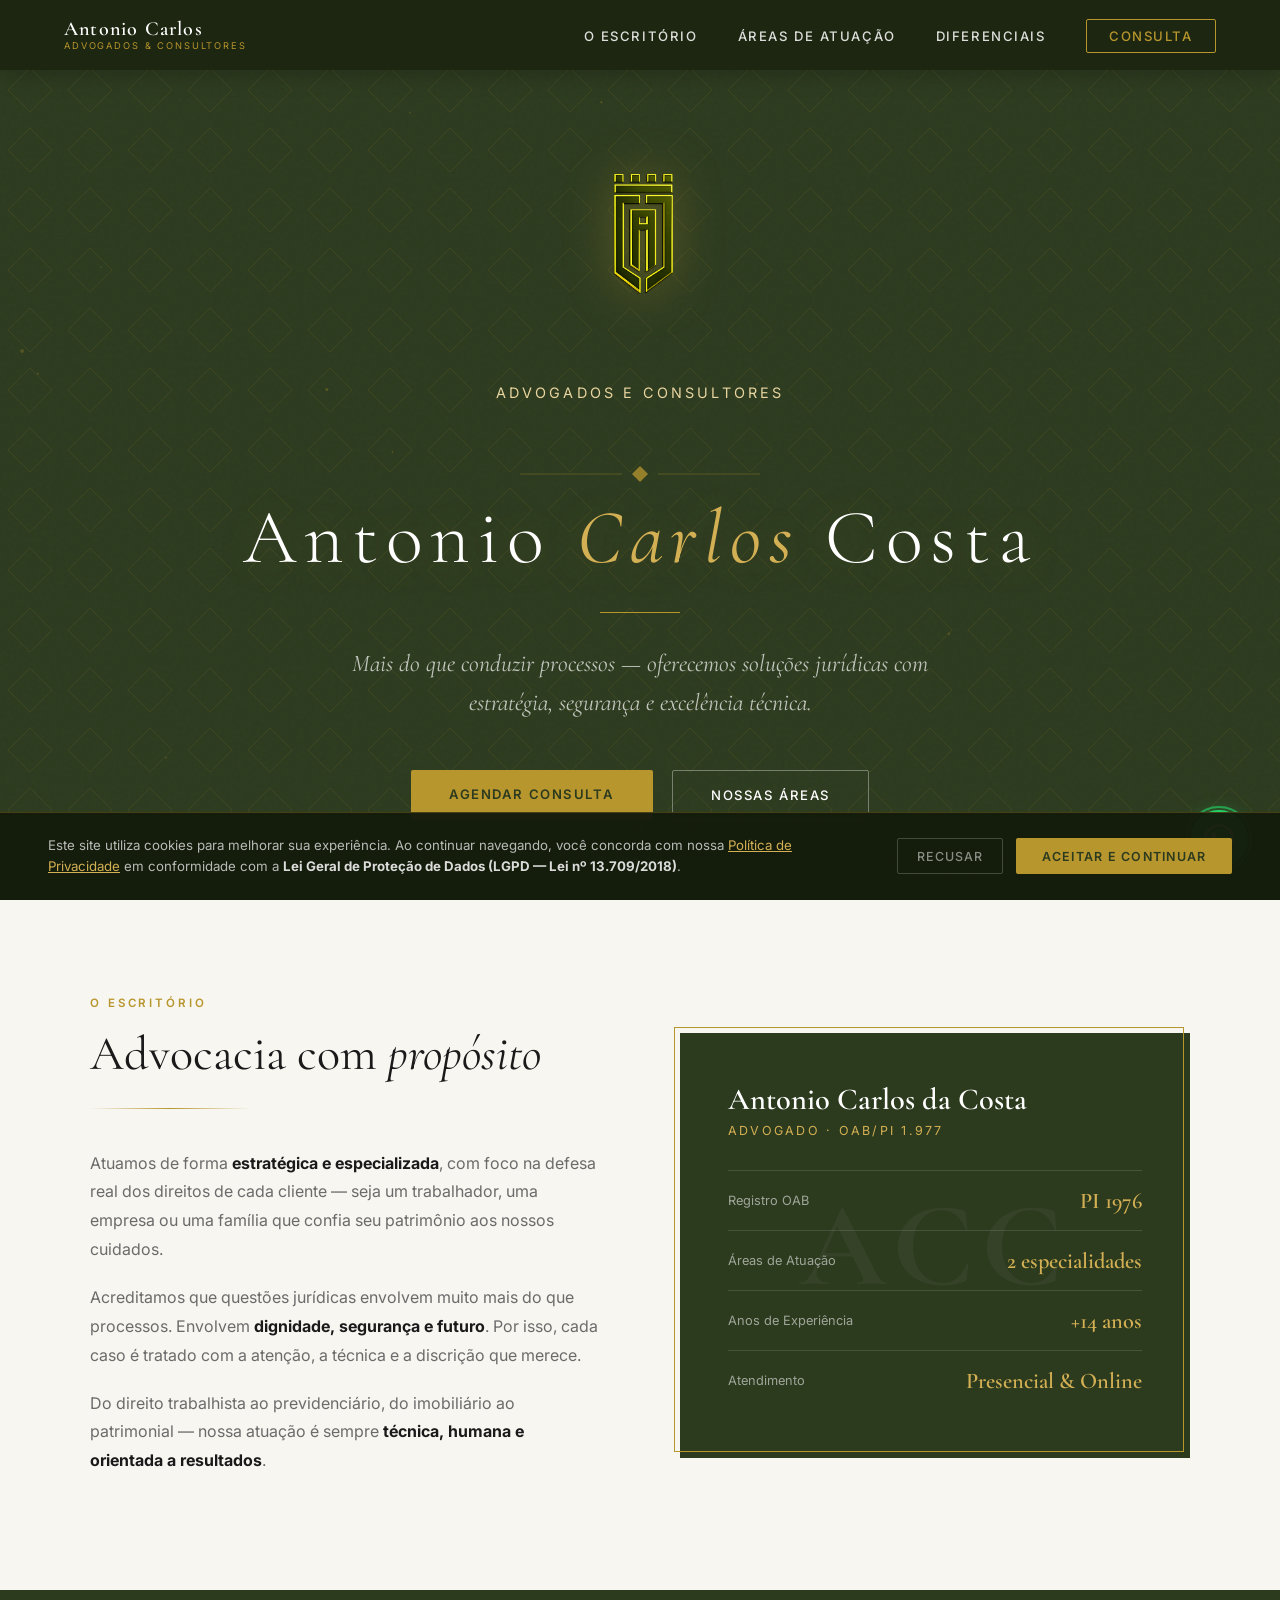
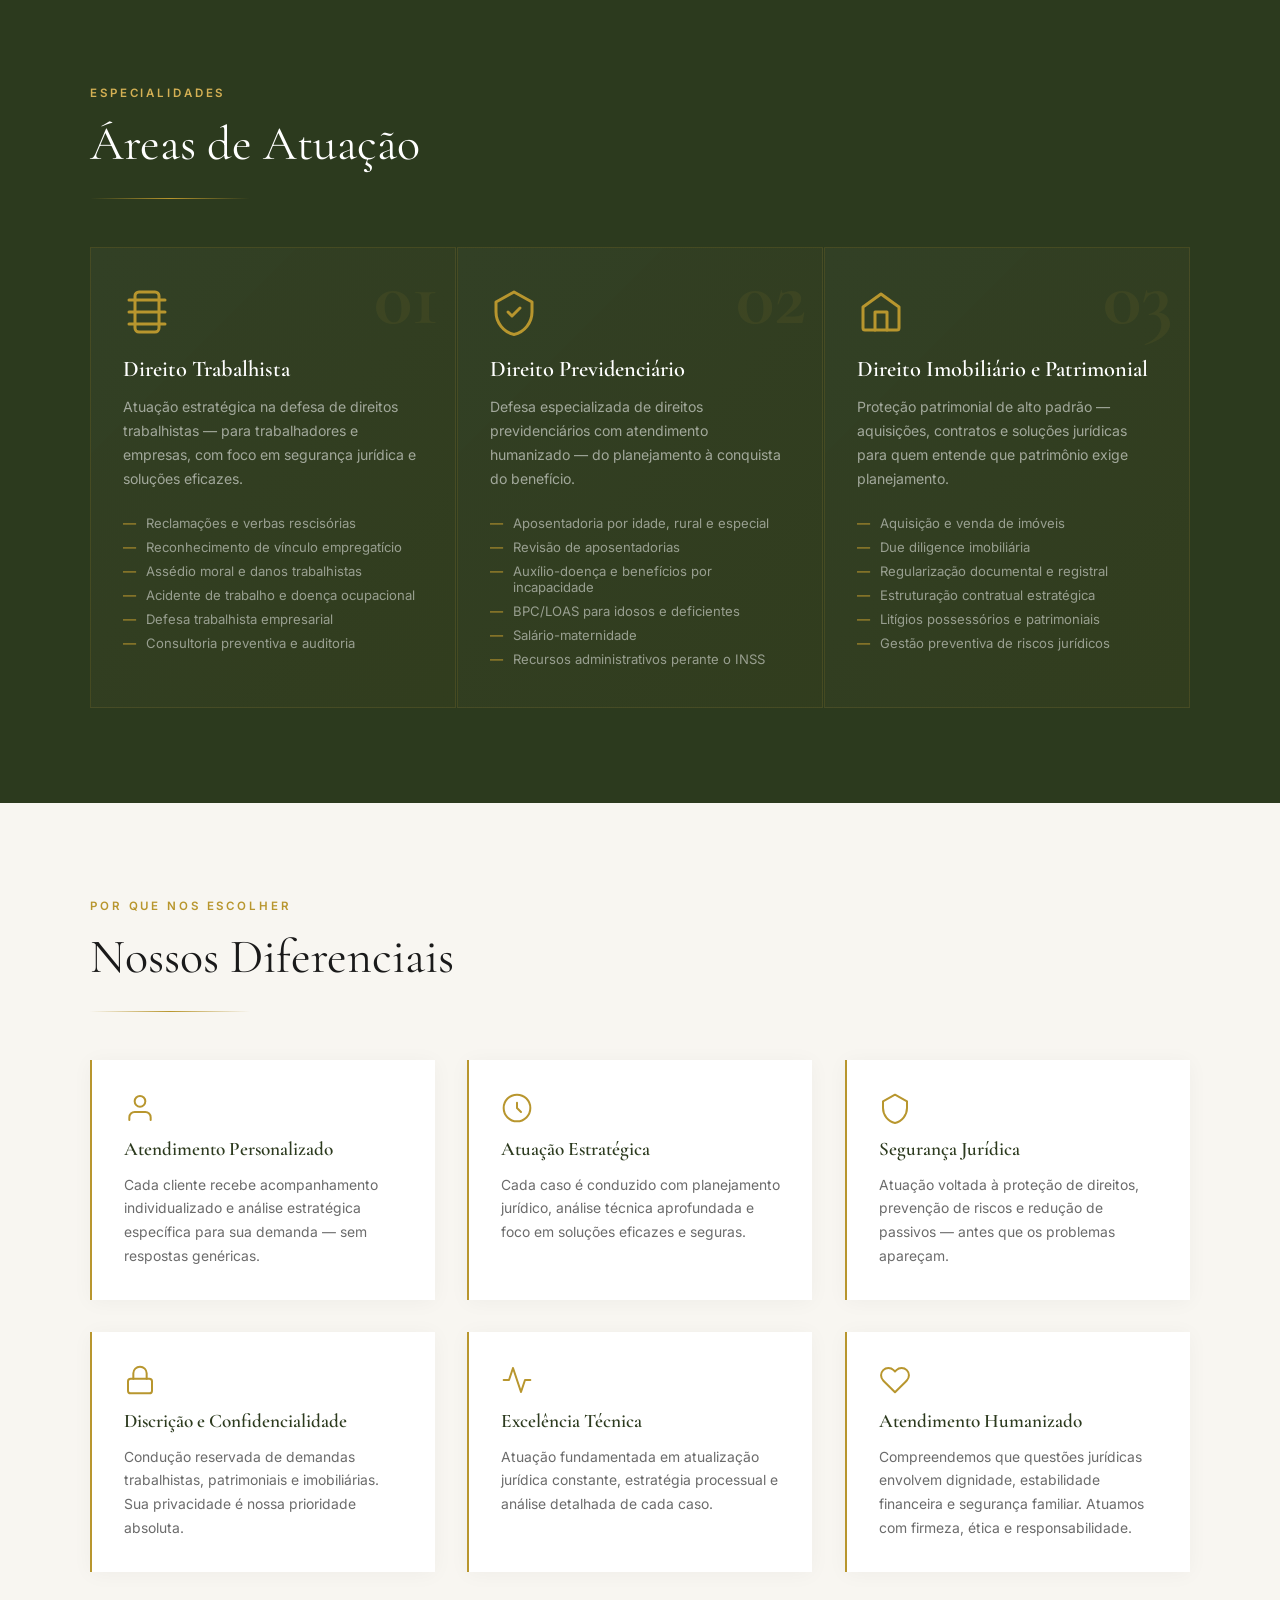
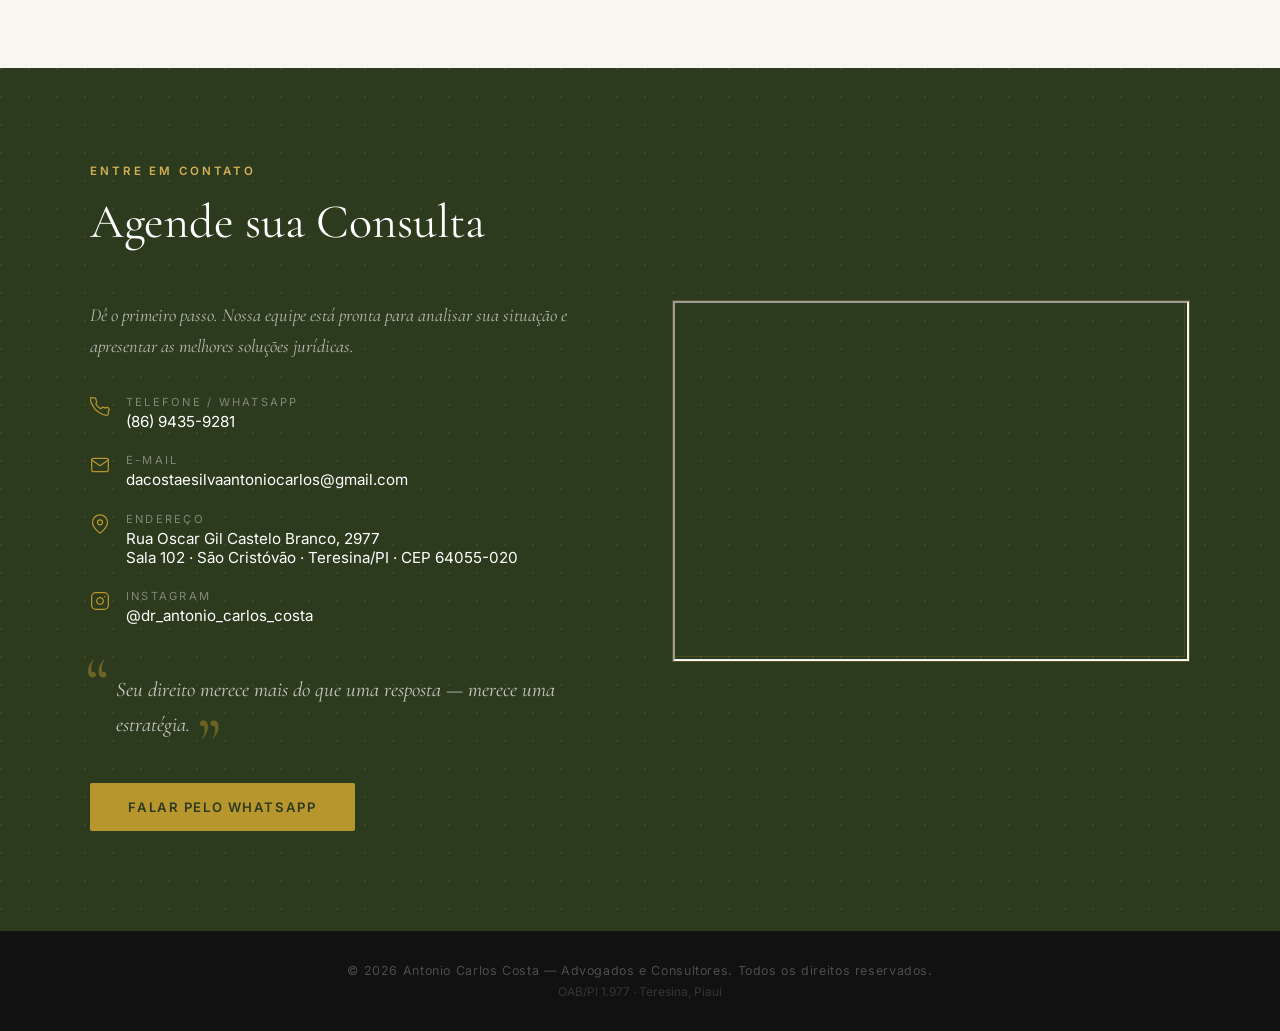
==== index.html @ 6a19ce2f "Primeira versão do site Antonio Carlos Costa" ====
<!DOCTYPE html>
<html lang="pt-BR">
<head>
<meta charset="UTF-8">
<meta name="viewport" content="width=device-width, initial-scale=1.0">
<title>Antonio Carlos Costa — Advogados e Consultores</title>

<!-- SEO básico -->
<meta name="description" content="Antonio Carlos da Costa — Advogado OAB/PI 1.977. Especialista em Direito Trabalhista, Previdenciário e Imobiliário. Atendimento presencial e online em Teresina, Piauí.">
<meta name="keywords" content="advogado Teresina, direito trabalhista Piauí, direito previdenciário Teresina, advogado imobiliário Teresina, OAB PI, Antonio Carlos Costa advogado">
<meta name="author" content="Antonio Carlos da Costa">
<meta name="robots" content="index, follow">

<!-- Open Graph (WhatsApp, Facebook, LinkedIn) -->
<meta property="og:type" content="website">
<meta property="og:title" content="Antonio Carlos Costa — Advogados e Consultores">
<meta property="og:description" content="Advocacia estratégica e especializada em Teresina/PI. Direito Trabalhista, Previdenciário e Imobiliário. OAB/PI 1.977.">
<meta property="og:image" content="logo-transparente.png">
<meta property="og:image:width" content="1024">
<meta property="og:image:height" content="1536">
<meta property="og:locale" content="pt_BR">
<meta property="og:site_name" content="Antonio Carlos Costa — Advogados e Consultores">

<!-- Twitter Card -->
<meta name="twitter:card" content="summary">
<meta name="twitter:title" content="Antonio Carlos Costa — Advogados e Consultores">
<meta name="twitter:description" content="Advocacia estratégica em Teresina/PI. Direito Trabalhista, Previdenciário e Imobiliário.">
<meta name="twitter:image" content="logo-transparente.png">

<!-- Canonical -->
<link rel="canonical" href="https://antoniocarloscosta.vercel.app/">
<link rel="preconnect" href="https://fonts.googleapis.com">
<link href="https://fonts.googleapis.com/css2?family=Cormorant+Garamond:ital,wght@0,300;0,400;0,600;0,700;1,400;1,600&family=Inter:wght@300;400;500;600&display=swap" rel="stylesheet">
<link rel="icon" href="data:,">
<link rel="stylesheet" href="style.css">
</head>
<body>

<!-- NAV -->
<nav id="navbar">
  <div class="nav-brand">
    <span class="nav-brand-name">Antonio Carlos</span>
    <span class="nav-brand-sub">Advogados &amp; Consultores</span>
  </div>
  <ul class="nav-links">
    <li><a href="#sobre">O Escritório</a></li>
    <li><a href="#areas">Áreas de Atuação</a></li>
    <li><a href="#diferenciais">Diferenciais</a></li>
    <li><a href="#contato" class="nav-cta">Consulta</a></li>
  </ul>
  <button class="nav-hamburger" id="hamburger" aria-label="Menu">
    <span></span><span></span><span></span>
  </button>
</nav>

<!-- Mobile Drawer -->
<nav class="nav-drawer" id="drawer" aria-hidden="true">
  <a href="#sobre" class="drawer-link">O Escritório</a>
  <a href="#areas" class="drawer-link">Áreas de Atuação</a>
  <a href="#diferenciais" class="drawer-link">Diferenciais</a>
  <a href="#contato" class="drawer-cta drawer-link">Agendar Consulta</a>
</nav>

<!-- HERO -->
<section id="hero">
  <div class="hero-grain"></div>
  <canvas class="hero-particles" id="heroParticles"></canvas>
  <div class="hero-scanline" aria-hidden="true"></div>
  <img src="logo-transparente.png" alt="Logo" class="hero-logo">
  <div class="hero-sub">Advogados e Consultores</div>
  <div class="hero-ornament" aria-hidden="true">
    <svg viewBox="0 0 240 18" fill="none" xmlns="http://www.w3.org/2000/svg">
      <line x1="0" y1="9" x2="102" y2="9" stroke="#B8962E" stroke-width="0.6" stroke-opacity="0.55"/>
      <polygon points="120,1 128,9 120,17 112,9" fill="#B8962E" fill-opacity="0.75"/>
      <line x1="138" y1="9" x2="240" y2="9" stroke="#B8962E" stroke-width="0.6" stroke-opacity="0.55"/>
    </svg>
  </div>
  <h1 class="hero-title">Antonio <span>Carlos</span> Costa</h1>
  <div class="hero-divider"></div>
  <p class="hero-tagline">Mais do que conduzir processos — oferecemos soluções jurídicas com estratégia, segurança e excelência técnica.</p>
  <div class="hero-btns">
    <a href="#contato" class="btn-primary">Agendar Consulta</a>
    <a href="#areas" class="btn-ghost">Nossas Áreas</a>
  </div>
  <div class="hero-scroll">
    <div class="scroll-line"></div>
    <span>Saiba mais</span>
  </div>
</section>

<!-- SOBRE -->
<section id="sobre">
  <div class="container">
    <div class="sobre-grid">
      <div class="sobre-text reveal">
        <div class="section-eyebrow">O Escritório</div>
        <h2 class="section-title">Advocacia com <em style="font-family:'Cormorant Garamond',serif;font-style:italic">propósito</em></h2>
        <div class="gold-rule"></div>
        <p>Atuamos de forma <strong>estratégica e especializada</strong>, com foco na defesa real dos direitos de cada cliente — seja um trabalhador, uma empresa ou uma família que confia seu patrimônio aos nossos cuidados.</p>
        <p>Acreditamos que questões jurídicas envolvem muito mais do que processos. Envolvem <strong>dignidade, segurança e futuro</strong>. Por isso, cada caso é tratado com a atenção, a técnica e a discrição que merece.</p>
        <p>Do direito trabalhista ao previdenciário, do imobiliário ao patrimonial — nossa atuação é sempre <strong>técnica, humana e orientada a resultados</strong>.</p>
      </div>
      <div class="sobre-card reveal" id="sobre-card">
        <div class="sobre-nome">Antonio Carlos da Costa</div>
        <div class="sobre-oab">Advogado · OAB/PI 1.977</div>
        <div class="sobre-stat">
          <span class="sobre-stat-label">Registro OAB</span>
          <span class="sobre-stat-val">PI <span class="count-val" data-target="1977">0</span></span>
        </div>
        <div class="sobre-stat">
          <span class="sobre-stat-label">Áreas de Atuação</span>
          <span class="sobre-stat-val"><span class="count-val" data-target="3">0</span> especialidades</span>
        </div>
        <div class="sobre-stat">
          <span class="sobre-stat-label">Anos de Experiência</span>
          <span class="sobre-stat-val">+<span class="count-val" data-target="15">0</span> anos</span>
        </div>
        <div class="sobre-stat">
          <span class="sobre-stat-label">Atendimento</span>
          <span class="sobre-stat-val">Presencial &amp; Online</span>
        </div>
      </div>
    </div>
  </div>
</section>

<!-- ÁREAS -->
<section id="areas">
  <div class="container">
    <div class="reveal">
      <div class="section-eyebrow">Especialidades</div>
      <h2 class="section-title">Áreas de Atuação</h2>
      <div class="gold-rule"></div>
    </div>
    <div class="areas-grid">
      <div class="area-card reveal">
        <span class="area-ordinal" aria-hidden="true">01</span>
        <svg class="area-icon" viewBox="0 0 24 24" fill="none" stroke="currentColor" stroke-width="1.5" stroke-linecap="round" stroke-linejoin="round">
          <path d="M3 6h18M3 12h18M3 18h18"/><rect x="6" y="2" width="12" height="20" rx="2"/>
        </svg>
        <div class="area-titulo">Direito Trabalhista</div>
        <p class="area-desc">Atuação estratégica na defesa de direitos trabalhistas — para trabalhadores e empresas, com foco em segurança jurídica e soluções eficazes.</p>
        <ul class="area-items">
          <li>Reclamações e verbas rescisórias</li>
          <li>Reconhecimento de vínculo empregatício</li>
          <li>Assédio moral e danos trabalhistas</li>
          <li>Acidente de trabalho e doença ocupacional</li>
          <li>Defesa trabalhista empresarial</li>
          <li>Consultoria preventiva e auditoria</li>
        </ul>
      </div>
      <div class="area-card reveal">
        <span class="area-ordinal" aria-hidden="true">02</span>
        <svg class="area-icon" viewBox="0 0 24 24" fill="none" stroke="currentColor" stroke-width="1.5" stroke-linecap="round" stroke-linejoin="round">
          <path d="M12 2L3 7v5c0 5.25 3.75 10.15 9 11.25C17.25 22.15 21 17.25 21 12V7L12 2z"/>
          <polyline points="9 12 11 14 15 10"/>
        </svg>
        <div class="area-titulo">Direito Previdenciário</div>
        <p class="area-desc">Defesa especializada de direitos previdenciários com atendimento humanizado — do planejamento à conquista do benefício.</p>
        <ul class="area-items">
          <li>Aposentadoria por idade, rural e especial</li>
          <li>Revisão de aposentadorias</li>
          <li>Auxílio-doença e benefícios por incapacidade</li>
          <li>BPC/LOAS para idosos e deficientes</li>
          <li>Salário-maternidade</li>
          <li>Recursos administrativos perante o INSS</li>
        </ul>
      </div>
      <div class="area-card reveal">
        <span class="area-ordinal" aria-hidden="true">03</span>
        <svg class="area-icon" viewBox="0 0 24 24" fill="none" stroke="currentColor" stroke-width="1.5" stroke-linecap="round" stroke-linejoin="round">
          <path d="M3 9.5L12 3l9 6.5V20a1 1 0 01-1 1H4a1 1 0 01-1-1V9.5z"/>
          <path d="M9 21V12h6v9"/>
        </svg>
        <div class="area-titulo">Direito Imobiliário e Patrimonial</div>
        <p class="area-desc">Proteção patrimonial de alto padrão — aquisições, contratos e soluções jurídicas para quem entende que patrimônio exige planejamento.</p>
        <ul class="area-items">
          <li>Aquisição e venda de imóveis</li>
          <li>Due diligence imobiliária</li>
          <li>Regularização documental e registral</li>
          <li>Estruturação contratual estratégica</li>
          <li>Litígios possessórios e patrimoniais</li>
          <li>Gestão preventiva de riscos jurídicos</li>
        </ul>
      </div>
    </div>
  </div>
</section>

<!-- DIFERENCIAIS -->
<section id="diferenciais">
  <div class="container">
    <div class="reveal">
      <div class="section-eyebrow">Por que nos escolher</div>
      <h2 class="section-title">Nossos Diferenciais</h2>
      <div class="gold-rule"></div>
    </div>
    <div class="dif-grid">
      <div class="dif-item reveal">
        <svg class="dif-icon" viewBox="0 0 24 24" fill="none" stroke="currentColor" stroke-width="1.5" stroke-linecap="round" stroke-linejoin="round"><path d="M20 21v-2a4 4 0 00-4-4H8a4 4 0 00-4 4v2"/><circle cx="12" cy="7" r="4"/></svg>
        <div class="dif-titulo">Atendimento Personalizado</div>
        <p class="dif-desc">Cada cliente recebe acompanhamento individualizado e análise estratégica específica para sua demanda — sem respostas genéricas.</p>
      </div>
      <div class="dif-item reveal">
        <svg class="dif-icon" viewBox="0 0 24 24" fill="none" stroke="currentColor" stroke-width="1.5" stroke-linecap="round" stroke-linejoin="round"><circle cx="12" cy="12" r="10"/><path d="M12 8v4l3 3"/></svg>
        <div class="dif-titulo">Atuação Estratégica</div>
        <p class="dif-desc">Cada caso é conduzido com planejamento jurídico, análise técnica aprofundada e foco em soluções eficazes e seguras.</p>
      </div>
      <div class="dif-item reveal">
        <svg class="dif-icon" viewBox="0 0 24 24" fill="none" stroke="currentColor" stroke-width="1.5" stroke-linecap="round" stroke-linejoin="round"><path d="M12 2L3 7v5c0 5.25 3.75 10.15 9 11.25C17.25 22.15 21 17.25 21 12V7L12 2z"/></svg>
        <div class="dif-titulo">Segurança Jurídica</div>
        <p class="dif-desc">Atuação voltada à proteção de direitos, prevenção de riscos e redução de passivos — antes que os problemas apareçam.</p>
      </div>
      <div class="dif-item reveal">
        <svg class="dif-icon" viewBox="0 0 24 24" fill="none" stroke="currentColor" stroke-width="1.5" stroke-linecap="round" stroke-linejoin="round"><rect x="3" y="11" width="18" height="11" rx="2"/><path d="M7 11V7a5 5 0 0110 0v4"/></svg>
        <div class="dif-titulo">Discrição e Confidencialidade</div>
        <p class="dif-desc">Condução reservada de demandas trabalhistas, patrimoniais e imobiliárias. Sua privacidade é nossa prioridade absoluta.</p>
      </div>
      <div class="dif-item reveal">
        <svg class="dif-icon" viewBox="0 0 24 24" fill="none" stroke="currentColor" stroke-width="1.5" stroke-linecap="round" stroke-linejoin="round"><polyline points="22 12 18 12 15 21 9 3 6 12 2 12"/></svg>
        <div class="dif-titulo">Excelência Técnica</div>
        <p class="dif-desc">Atuação fundamentada em atualização jurídica constante, estratégia processual e análise detalhada de cada caso.</p>
      </div>
      <div class="dif-item reveal">
        <svg class="dif-icon" viewBox="0 0 24 24" fill="none" stroke="currentColor" stroke-width="1.5" stroke-linecap="round" stroke-linejoin="round"><path d="M20.84 4.61a5.5 5.5 0 00-7.78 0L12 5.67l-1.06-1.06a5.5 5.5 0 00-7.78 7.78l1.06 1.06L12 21.23l7.78-7.78 1.06-1.06a5.5 5.5 0 000-7.78z"/></svg>
        <div class="dif-titulo">Atendimento Humanizado</div>
        <p class="dif-desc">Compreendemos que questões jurídicas envolvem dignidade, estabilidade financeira e segurança familiar. Atuamos com firmeza, ética e responsabilidade.</p>
      </div>
    </div>
  </div>
</section>

<!-- CONTATO -->
<section id="contato">
  <div class="container">
    <div class="reveal">
      <div class="section-eyebrow">Entre em Contato</div>
      <h2 class="section-title">Agende sua Consulta</h2>
    </div>
    <div class="contato-layout">
      <div class="reveal">
        <p class="contato-sub">Dê o primeiro passo. Nossa equipe está pronta para analisar sua situação e apresentar as melhores soluções jurídicas.</p>
        <div class="contato-lista">
          <div class="contato-item">
            <svg class="contato-item-icon" viewBox="0 0 24 24" fill="none" stroke="currentColor" stroke-width="1.5" stroke-linecap="round" stroke-linejoin="round"><path d="M22 16.92v3a2 2 0 01-2.18 2 19.79 19.79 0 01-8.63-3.07A19.5 19.5 0 013.07 9.81a19.79 19.79 0 01-3.07-8.67A2 2 0 012.18 1h3a2 2 0 012 1.72c.127.96.361 1.903.7 2.81a2 2 0 01-.45 2.11L6.91 8.15a16 16 0 006 6l1.27-1.27a2 2 0 012.11-.45c.907.339 1.85.573 2.81.7A2 2 0 0122 16.92z"/></svg>
            <div class="contato-item-info">
              <span class="contato-item-label">Telefone / WhatsApp</span>
              <span class="contato-item-val"><a href="tel:+558694359281">(86) 9435-9281</a></span>
            </div>
          </div>
          <div class="contato-item">
            <svg class="contato-item-icon" viewBox="0 0 24 24" fill="none" stroke="currentColor" stroke-width="1.5" stroke-linecap="round" stroke-linejoin="round"><path d="M4 4h16c1.1 0 2 .9 2 2v12c0 1.1-.9 2-2 2H4c-1.1 0-2-.9-2-2V6c0-1.1.9-2 2-2z"/><polyline points="22,6 12,13 2,6"/></svg>
            <div class="contato-item-info">
              <span class="contato-item-label">E-mail</span>
              <span class="contato-item-val"><a href="mailto:dacostaesilvaantoniocarlos@gmail.com">dacostaesilvaantoniocarlos@gmail.com</a></span>
            </div>
          </div>
          <div class="contato-item">
            <svg class="contato-item-icon" viewBox="0 0 24 24" fill="none" stroke="currentColor" stroke-width="1.5" stroke-linecap="round" stroke-linejoin="round"><path d="M21 10c0 7-9 13-9 13s-9-6-9-13a9 9 0 0118 0z"/><circle cx="12" cy="10" r="3"/></svg>
            <div class="contato-item-info">
              <span class="contato-item-label">Endereço</span>
              <span class="contato-item-val">Rua Oscar Gil Castelo Branco, 2977<br>Sala 102 · São Cristóvão · Teresina/PI · CEP 64055-020</span>
            </div>
          </div>
          <div class="contato-item">
            <svg class="contato-item-icon" viewBox="0 0 24 24" fill="none" stroke="currentColor" stroke-width="1.5" stroke-linecap="round" stroke-linejoin="round"><rect x="2" y="2" width="20" height="20" rx="5"/><path d="M16 11.37A4 4 0 1112.63 8 4 4 0 0116 11.37z"/><line x1="17.5" y1="6.5" x2="17.51" y2="6.5"/></svg>
            <div class="contato-item-info">
              <span class="contato-item-label">Instagram</span>
              <span class="contato-item-val"><a href="https://instagram.com/dr_antonio_carlos_costa" target="_blank" rel="noopener">@dr_antonio_carlos_costa</a></span>
            </div>
          </div>
        </div>
        <blockquote class="contato-quote">
          Seu direito merece mais do que uma resposta — merece uma estratégia.
        </blockquote>
        <a href="https://wa.me/5586943592810" class="btn-primary" target="_blank" rel="noopener">Falar pelo WhatsApp</a>
      </div>
      <div class="map-wrapper reveal">
        <iframe
          src="https://www.google.com/maps?q=Rua+Oscar+Gil+Castelo+Branco,+2977+-+São+Cristóvão,+Teresina+-+PI,+64055-020&output=embed"
          allowfullscreen="" loading="lazy" referrerpolicy="strict-origin-when-cross-origin"
          title="Localização do escritório">
        </iframe>
      </div>
    </div>
  </div>
</section>

<!-- FOOTER -->
<footer>
  <p class="footer-text">© 2026 Antonio Carlos Costa — Advogados e Consultores. Todos os direitos reservados.</p>
  <p class="footer-oab">OAB/PI 1.977 · Teresina, Piauí</p>
</footer>

<!-- WHATSAPP FLUTUANTE -->
<a href="https://wa.me/5586943592810" class="whatsapp-float" target="_blank" rel="noopener" aria-label="Falar pelo WhatsApp">
  <span class="wpp-tooltip" aria-hidden="true">Fale conosco agora</span>
  <svg viewBox="0 0 24 24" fill="white" xmlns="http://www.w3.org/2000/svg">
    <path d="M17.472 14.382c-.297-.149-1.758-.867-2.03-.967-.273-.099-.471-.148-.67.15-.197.297-.767.966-.94 1.164-.173.199-.347.223-.644.075-.297-.15-1.255-.463-2.39-1.475-.883-.788-1.48-1.761-1.653-2.059-.173-.297-.018-.458.13-.606.134-.133.298-.347.446-.52.149-.174.198-.298.298-.497.099-.198.05-.371-.025-.52-.075-.149-.669-1.612-.916-2.207-.242-.579-.487-.5-.669-.51-.173-.008-.371-.01-.57-.01-.198 0-.52.074-.792.372-.272.297-1.04 1.016-1.04 2.479 0 1.462 1.065 2.875 1.213 3.074.149.198 2.096 3.2 5.077 4.487.709.306 1.262.489 1.694.625.712.227 1.36.195 1.871.118.571-.085 1.758-.719 2.006-1.413.248-.694.248-1.289.173-1.413-.074-.124-.272-.198-.57-.347m-5.421 7.403h-.004a9.87 9.87 0 01-5.031-1.378l-.361-.214-3.741.982.998-3.648-.235-.374a9.86 9.86 0 01-1.51-5.26c.001-5.45 4.436-9.884 9.888-9.884 2.64 0 5.122 1.03 6.988 2.898a9.825 9.825 0 012.893 6.994c-.003 5.45-4.437 9.884-9.885 9.884m8.413-18.297A11.815 11.815 0 0012.05 0C5.495 0 .16 5.335.157 11.892c0 2.096.547 4.142 1.588 5.945L.057 24l6.305-1.654a11.882 11.882 0 005.683 1.448h.005c6.554 0 11.89-5.335 11.893-11.893a11.821 11.821 0 00-3.48-8.413z"/>
  </svg>
</a>

<!-- LGPD BANNER -->
<div class="lgpd-banner" id="lgpdBanner" role="dialog" aria-label="Aviso de cookies e privacidade">
  <p class="lgpd-text">
    Este site utiliza cookies para melhorar sua experiência. Ao continuar navegando, você concorda com nossa
    <a href="#" onclick="return false;">Política de Privacidade</a> em conformidade com a
    <strong style="color:rgba(255,255,255,0.85)">Lei Geral de Proteção de Dados (LGPD — Lei nº 13.709/2018)</strong>.
  </p>
  <div class="lgpd-btns">
    <button class="lgpd-reject" id="lgpdReject">Recusar</button>
    <button class="lgpd-accept" id="lgpdAccept">Aceitar e continuar</button>
  </div>
</div>

<script src="main.js"></script>
</body>
</html>
---- style.css ----
*, *::before, *::after { box-sizing: border-box; margin: 0; padding: 0; }

:root {
  --verde: #2C3A1E; --verde-light: #3a4e28;
  --ouro: #B8962E; --ouro-light: #d4b054; --ouro-pale: #e8d5a0;
  --off-white: #F8F6F1; --cinza-texto: #1A1A1A; --cinza-suave: #6B6B6B; --branco: #ffffff;
}

html { scroll-behavior: smooth; }
body { font-family: 'Inter', sans-serif; color: var(--cinza-texto); background: var(--off-white); overflow-x: hidden; }

/* ── NAV ── */
nav {
  position: fixed; top: 0; left: 0; right: 0; z-index: 200;
  padding: 1.2rem 4rem;
  display: flex; align-items: center; justify-content: space-between;
  background: rgba(28, 38, 16, 0.97);
  box-shadow: 0 2px 24px rgba(0,0,0,0.25);
}
.nav-brand {
  display: flex;
  flex-direction: column;
  gap: 1px;
  text-decoration: none;
  cursor: pointer;
}
.nav-brand-name {
  font-family: 'Cormorant Garamond', serif;
  font-size: 1.25rem;
  font-weight: 600;
  color: var(--branco);
  letter-spacing: 0.06em;
  line-height: 1;
  white-space: nowrap;
}
.nav-brand-sub {
  font-family: 'Inter', sans-serif;
  font-size: 0.58rem;
  font-weight: 400;
  letter-spacing: 0.2em;
  text-transform: uppercase;
  color: var(--ouro);
  white-space: nowrap;
}
.nav-links { display: flex; gap: 2.5rem; list-style: none; align-items: center; }
.nav-links a {
  color: rgba(255,255,255,0.85); text-decoration: none;
  font-size: 0.82rem; font-weight: 500; letter-spacing: 0.12em;
  text-transform: uppercase; transition: color 0.2s;
}
.nav-links a:hover { color: var(--ouro-light); }
.nav-cta {
  border: 1px solid var(--ouro) !important; color: var(--ouro) !important;
  padding: 0.5rem 1.4rem; border-radius: 2px;
  transition: background 0.2s, color 0.2s !important;
}
.nav-cta:hover { background: var(--ouro) !important; color: var(--verde) !important; }

/* Hamburguer */
.nav-hamburger {
  display: none; flex-direction: column; gap: 5px; cursor: pointer;
  background: none; border: none; padding: 4px;
}
.nav-hamburger span {
  display: block; width: 24px; height: 2px;
  background: rgba(255,255,255,0.85); border-radius: 2px;
  transition: transform 0.3s, opacity 0.3s;
}
.nav-hamburger.open span:nth-child(1) { transform: translateY(7px) rotate(45deg); }
.nav-hamburger.open span:nth-child(2) { opacity: 0; }
.nav-hamburger.open span:nth-child(3) { transform: translateY(-7px) rotate(-45deg); }

/* Mobile drawer */
.nav-drawer {
  display: none; position: fixed; top: 0; left: 0; right: 0; bottom: 0;
  background: rgba(28,38,16,0.98); z-index: 190;
  flex-direction: column; align-items: center; justify-content: center; gap: 2.5rem;
  opacity: 0; pointer-events: none; transition: opacity 0.3s;
}
.nav-drawer.open { opacity: 1; pointer-events: all; }
.nav-drawer a {
  color: rgba(255,255,255,0.85); text-decoration: none;
  font-size: 1.5rem; font-family: 'Cormorant Garamond', serif;
  font-weight: 400; letter-spacing: 0.08em; transition: color 0.2s;
}
.nav-drawer a:hover { color: var(--ouro-light); }
.nav-drawer .drawer-cta {
  margin-top: 1rem; border: 1px solid var(--ouro); color: var(--ouro) !important;
  padding: 0.9rem 2.5rem; font-size: 0.85rem !important;
  font-family: 'Inter', sans-serif !important; font-weight: 600;
  letter-spacing: 0.15em; text-transform: uppercase;
}

/* ── HERO ── */
#hero {
  min-height: 100vh; background: var(--verde);
  display: flex; flex-direction: column; align-items: center; justify-content: center;
  position: relative; overflow: hidden; padding: 6rem 2rem 4rem; text-align: center;
}
.hero-grain {
  position: absolute; inset: 0; pointer-events: none; opacity: 0.6;
  background-image: url("data:image/svg+xml,%3Csvg viewBox='0 0 256 256' xmlns='http://www.w3.org/2000/svg'%3E%3Cfilter id='noise'%3E%3CfeTurbulence type='fractalNoise' baseFrequency='0.9' numOctaves='4' stitchTiles='stitch'/%3E%3C/filter%3E%3Crect width='100%25' height='100%25' filter='url(%23noise)' opacity='0.04'/%3E%3C/svg%3E");
}
.hero-logo { width: 160px; height: auto; margin-bottom: 2rem; filter: drop-shadow(0 2px 24px rgba(184,150,46,0.4)); animation: fadeUp 1s ease both; }
.hero-title { font-family: 'Cormorant Garamond', serif; font-size: clamp(3.5rem, 6vw, 6.5rem); font-weight: 300; color: var(--branco); letter-spacing: 0.1em; line-height: 1.1; text-shadow: 0 2px 40px rgba(184,150,46,0.25); animation: fadeUp 1s 0.2s ease both; }
.hero-title span { color: var(--ouro-light); font-style: italic; font-weight: 400; }
.hero-divider { width: 80px; height: 1px; background: var(--ouro); margin: 2rem auto; animation: expandWidth 1s 0.5s ease both; }
.hero-sub { font-size: 0.9rem; letter-spacing: 0.22em; text-transform: uppercase; color: var(--ouro-pale); margin-bottom: 3rem; animation: fadeUp 1s 0.4s ease both; }
.hero-tagline { font-family: 'Cormorant Garamond', serif; font-size: clamp(1.1rem,2.5vw,1.5rem); font-style: italic; color: rgba(255,255,255,0.7); max-width: 600px; margin: 0 auto 3rem; line-height: 1.6; animation: fadeUp 1s 0.5s ease both; }
.hero-btns { display: flex; gap: 1.2rem; justify-content: center; flex-wrap: wrap; animation: fadeUp 1s 0.7s ease both; }
.btn-primary { background: var(--ouro); color: var(--verde); padding: 1rem 2.4rem; border: none; font-family: 'Inter', sans-serif; font-size: 0.82rem; font-weight: 600; letter-spacing: 0.12em; text-transform: uppercase; text-decoration: none; cursor: pointer; transition: background 0.25s, transform 0.2s; border-radius: 2px; display: inline-block; }
.btn-primary:hover { background: var(--ouro-light); transform: translateY(-2px); }
.btn-ghost { background: transparent; color: var(--branco); padding: 1rem 2.4rem; border: 1px solid rgba(255,255,255,0.35); font-family: 'Inter', sans-serif; font-size: 0.82rem; font-weight: 500; letter-spacing: 0.12em; text-transform: uppercase; text-decoration: none; cursor: pointer; transition: border-color 0.25s, color 0.25s; border-radius: 2px; display: inline-block; }
.btn-ghost:hover { border-color: var(--ouro); color: var(--ouro-light); }
.hero-scroll { position: absolute; bottom: 2rem; left: 50%; transform: translateX(-50%); display: flex; flex-direction: column; align-items: center; gap: 0.5rem; animation: bounce 2s infinite 2s; }
.hero-scroll span { font-size: 0.7rem; letter-spacing: 0.2em; text-transform: uppercase; color: rgba(255,255,255,0.4); }
.scroll-line { width: 1px; height: 40px; background: linear-gradient(to bottom, var(--ouro), transparent); }

/* ── SECTIONS ── */
section { padding: 6rem 2rem; }
.container { max-width: 1100px; margin: 0 auto; }
.section-eyebrow { font-size: 0.72rem; font-weight: 600; letter-spacing: 0.25em; text-transform: uppercase; color: var(--ouro); margin-bottom: 1rem; }
.section-title { font-family: 'Cormorant Garamond', serif; font-size: clamp(2rem,4vw,3rem); font-weight: 400; line-height: 1.2; margin-bottom: 0.5rem; }
.gold-rule { width: 50px; height: 1px; background: linear-gradient(to right, transparent, var(--ouro), transparent); margin: 1.5rem 0 2.5rem; transition: width 0.8s ease; }
.gold-rule.animate { width: 160px; }

/* ── SOBRE ── */
#sobre { background: var(--off-white); }
.sobre-grid { display: grid; grid-template-columns: 1fr 1fr; gap: 5rem; align-items: center; }
.sobre-text p { font-size: 1rem; line-height: 1.8; color: var(--cinza-suave); margin-bottom: 1.2rem; }
.sobre-text p strong { color: var(--cinza-texto); }
.sobre-card { background: var(--verde); padding: 3rem; position: relative; }
.sobre-card::before { content: ''; position: absolute; top: -6px; left: -6px; right: 6px; bottom: 6px; border: 1px solid var(--ouro); pointer-events: none; }
.sobre-nome { font-family: 'Cormorant Garamond', serif; font-size: 1.9rem; font-weight: 600; color: var(--branco); margin-bottom: 0.3rem; }
.sobre-oab { font-size: 0.78rem; letter-spacing: 0.18em; text-transform: uppercase; color: var(--ouro-light); margin-bottom: 2rem; }
.sobre-stat { border-top: 1px solid rgba(255,255,255,0.12); padding: 1rem 0; display: flex; justify-content: space-between; align-items: center; }
.sobre-stat-label { font-size: 0.8rem; color: rgba(255,255,255,0.55); }
.sobre-stat-val { font-family: 'Cormorant Garamond', serif; font-size: 1.4rem; color: var(--ouro-light); font-weight: 600; }
.count-val { display: inline; }

/* ── ÁREAS ── */
#areas { background: var(--verde); }
#areas .section-title { color: var(--branco); }
#areas .section-eyebrow { color: var(--ouro-light); }
.areas-grid { display: grid; grid-template-columns: repeat(3,1fr); gap: 1.5px; margin-top: 3rem; }
.area-card { background: linear-gradient(135deg, rgba(255,255,255,0.03) 0%, rgba(184,150,46,0.04) 100%); padding: 2.5rem 2rem; border: 1px solid rgba(184,150,46,0.15); cursor: pointer; transition: background 0.3s, border-color 0.3s, transform 0.3s; position: relative; overflow: hidden; }
.area-card::after { content: ''; position: absolute; bottom: 0; left: 0; width: 0; height: 2px; background: var(--ouro); transition: width 0.4s ease; }
.area-card:hover { background: rgba(255,255,255,0.08); border-color: rgba(184,150,46,0.4); transform: translateY(-4px); }
.area-card:hover::after { width: 100%; }
.area-icon { width: 48px; height: 48px; margin-bottom: 1.2rem; display: block; color: var(--ouro); }
.area-titulo { font-family: 'Cormorant Garamond', serif; font-size: 1.4rem; font-weight: 600; color: var(--branco); margin-bottom: 0.8rem; }
.area-desc { font-size: 0.88rem; line-height: 1.7; color: rgba(255,255,255,0.55); margin-bottom: 1.5rem; }
.area-items { list-style: none; display: flex; flex-direction: column; gap: 0.5rem; }
.area-items li { font-size: 0.82rem; color: rgba(255,255,255,0.5); display: flex; gap: 0.6rem; align-items: flex-start; }
.area-items li::before { content: '—'; color: var(--ouro); flex-shrink: 0; }

/* ── DIFERENCIAIS ── */
#diferenciais { background: var(--off-white); }
.dif-grid { display: grid; grid-template-columns: repeat(3,1fr); gap: 2rem; margin-top: 3rem; align-items: stretch; }
.dif-item { padding: 2rem; border-left: 2px solid var(--ouro); background: var(--branco); box-shadow: 0 2px 20px rgba(0,0,0,0.04); transition: box-shadow 0.3s, transform 0.3s, background 0.35s; display: flex; flex-direction: column; gap: 0.8rem; position: relative; overflow: hidden; height: 100%; }
.dif-item:hover { box-shadow: 0 8px 32px rgba(0,0,0,0.1); transform: translateY(-3px); background: linear-gradient(to bottom right, var(--branco), rgba(184,150,46,0.04)); }
.dif-icon { width: 32px; height: 32px; color: var(--ouro); flex-shrink: 0; transition: color 0.3s ease; }
.dif-item:hover .dif-icon { color: var(--ouro-light); }
.dif-titulo { font-family: 'Cormorant Garamond', serif; font-size: 1.2rem; font-weight: 600; color: var(--verde); }
.dif-desc { font-size: 0.87rem; line-height: 1.7; color: var(--cinza-suave); }

/* ── CONTATO ── */
#contato { background: var(--verde); padding: 6rem 2rem; }
#contato .section-title { color: var(--branco); }
#contato .section-eyebrow { color: var(--ouro-light); }
.contato-layout { display: grid; grid-template-columns: 1fr 1fr; gap: 4rem; align-items: start; margin-top: 3rem; }
.contato-sub { font-family: 'Cormorant Garamond', serif; font-style: italic; font-size: 1.15rem; color: rgba(255,255,255,0.65); line-height: 1.7; margin-bottom: 2rem; }
.contato-lista { display: flex; flex-direction: column; gap: 1.4rem; margin-bottom: 2.5rem; }
.contato-item { display: flex; align-items: flex-start; gap: 1rem; }
.contato-item-icon { width: 20px; height: 20px; color: var(--ouro); flex-shrink: 0; margin-top: 2px; }
.contato-item-info { display: flex; flex-direction: column; gap: 0.2rem; }
.contato-item-label { font-size: 0.7rem; letter-spacing: 0.2em; text-transform: uppercase; color: rgba(255,255,255,0.4); }
.contato-item-val { font-size: 0.95rem; color: var(--branco); }
.contato-item-val a { color: inherit; text-decoration: none; transition: color 0.2s; }
.contato-item-val a:hover { color: var(--ouro-light); }
.map-wrapper { border: 1px solid rgba(184,150,46,0.3); overflow: hidden; position: relative; }
.map-wrapper::before { content: ''; position: absolute; top: -4px; left: -4px; right: 4px; bottom: 4px; border: 1px solid rgba(184,150,46,0.2); pointer-events: none; z-index: 1; }
.map-wrapper iframe { display: block; width: 100%; height: 360px; filter: grayscale(30%) contrast(1.05); }

/* ── WHATSAPP FLUTUANTE ── */
.whatsapp-float {
  position: fixed; bottom: 2rem; right: 2rem; z-index: 300;
  width: 58px; height: 58px; border-radius: 50%;
  background: #25D366;
  display: flex; align-items: center; justify-content: center;
  box-shadow: 0 4px 20px rgba(37,211,102,0.45);
  text-decoration: none;
  transition: transform 0.25s, box-shadow 0.25s;
  animation: fadeUp 1s 1.5s ease both;
}
.whatsapp-float:hover { transform: scale(1.1) translateY(-2px); box-shadow: 0 8px 28px rgba(37,211,102,0.55); }
.whatsapp-float svg { width: 30px; height: 30px; }
.whatsapp-float::before,
.whatsapp-float::after {
  content: '';
  position: absolute; inset: -4px; border-radius: 50%;
  border: 2px solid rgba(37,211,102,0.4);
  animation: pulse-ring 2.5s ease-out infinite;
}
.whatsapp-float::after { animation-delay: 0.8s; }
@keyframes pulse-ring {
  0%   { transform: scale(1); opacity: 0.7; }
  100% { transform: scale(1.5); opacity: 0; }
}

/* ── LGPD BANNER ── */
.lgpd-banner {
  position: fixed; bottom: 0; left: 0; right: 0; z-index: 400;
  background: rgba(20, 27, 12, 0.97);
  border-top: 1px solid rgba(184,150,46,0.3);
  padding: 1.4rem 3rem;
  display: flex; align-items: center; justify-content: space-between; gap: 2rem;
  transform: translateY(100%); opacity: 0;
  transition: transform 0.5s ease, opacity 0.5s ease;
  flex-wrap: wrap;
}
.lgpd-banner.visible { transform: translateY(0); opacity: 1; }
.lgpd-banner.hidden { display: none; }
.lgpd-text { font-size: 0.83rem; color: rgba(255,255,255,0.7); line-height: 1.6; flex: 1; min-width: 240px; }
.lgpd-text a { color: var(--ouro-light); text-decoration: underline; }
.lgpd-btns { display: flex; gap: 0.8rem; flex-shrink: 0; flex-wrap: wrap; }
.lgpd-accept {
  background: var(--ouro); color: var(--verde);
  border: none; padding: 0.6rem 1.6rem; font-size: 0.78rem; font-weight: 600;
  letter-spacing: 0.1em; text-transform: uppercase; cursor: pointer;
  border-radius: 2px; font-family: 'Inter', sans-serif; transition: background 0.2s;
}
.lgpd-accept:hover { background: var(--ouro-light); }
.lgpd-reject {
  background: transparent; color: rgba(255,255,255,0.5);
  border: 1px solid rgba(255,255,255,0.2); padding: 0.6rem 1.2rem;
  font-size: 0.78rem; font-weight: 500; letter-spacing: 0.08em;
  text-transform: uppercase; cursor: pointer; border-radius: 2px;
  font-family: 'Inter', sans-serif; transition: border-color 0.2s, color 0.2s;
}
.lgpd-reject:hover { border-color: rgba(255,255,255,0.4); color: rgba(255,255,255,0.75); }

/* ── FOOTER ── */
footer { background: #111; padding: 2rem; text-align: center; }
.footer-text { font-size: 0.78rem; color: rgba(255,255,255,0.25); letter-spacing: 0.05em; }
.footer-oab { font-size: 0.75rem; color: rgba(255,255,255,0.15); margin-top: 0.4rem; }

/* ── ANIMATIONS ── */
@keyframes fadeUp { from { opacity: 0; transform: translateY(24px); } to { opacity: 1; transform: translateY(0); } }
@keyframes expandWidth { from { width: 0; } to { width: 80px; } }
@keyframes bounce { 0%,100% { transform: translateX(-50%) translateY(0); } 50% { transform: translateX(-50%) translateY(-8px); } }
.reveal { opacity: 0; transform: translateY(30px); transition: opacity 0.7s ease, transform 0.7s ease; }
.reveal.visible { opacity: 1; transform: translateY(0); }

/* ── RESPONSIVE ── */
@media (max-width: 900px) {
  nav { padding: 1rem 1.5rem; }
  .nav-links { display: none; }
  .nav-hamburger { display: flex; min-width: 44px; min-height: 44px; align-items: center; justify-content: center; }
  .nav-drawer { display: flex; }
  .sobre-grid { grid-template-columns: 1fr; gap: 2.5rem; }
  .areas-grid { grid-template-columns: 1fr; }
  .dif-grid { grid-template-columns: 1fr 1fr; }
  .contato-layout { grid-template-columns: 1fr; gap: 2.5rem; }
  .lgpd-banner { padding: 1.2rem 1.5rem; }
}
@media (max-width: 600px) {
  .dif-grid { grid-template-columns: 1fr; }
  section { padding: 4rem 1.2rem; }
  .whatsapp-float { bottom: 1.2rem; right: 1.2rem; }
}
@media (max-width: 768px) {
  nav { padding: 1rem 1.2rem; }
  .map-wrapper iframe { height: 280px; }
}
@media (max-width: 480px) {
  section { padding: 3rem 1.2rem; }
  #hero { padding: 4rem 1.2rem 3rem; }
  #contato { padding: 3rem 1.2rem; }
  .sobre-grid, .areas-grid, .dif-grid, .contato-layout { margin-top: 1.5rem; }
  .hero-logo { width: 100px; }
  .hero-title { font-size: clamp(2.2rem, 9vw, 3rem); }
  .hero-btns { flex-direction: column; width: 100%; }
  .hero-btns .btn-primary, .hero-btns .btn-ghost { width: 100%; text-align: center; }
  .sobre-card { padding: 2rem; }
  .sobre-stat { flex-wrap: wrap; gap: 0.5rem; }
  .area-ordinal { font-size: 3rem; }
  .area-card { padding: 2rem 1.5rem; }
  .dif-grid { gap: 1.5rem; }
  #contato .btn-primary { width: 100%; text-align: center; display: block; }
}
@media (max-width: 380px) {
  .nav-brand-name { font-size: 1.05rem; }
}

/* ══════════════════════════════════════════
   PREMIUM UPGRADES
══════════════════════════════════════════ */

/* Hero — geometric gold texture overlay */
#hero::before {
  content: '';
  position: absolute;
  inset: 0;
  pointer-events: none;
  background-image: url("data:image/svg+xml,%3Csvg xmlns='http://www.w3.org/2000/svg' width='60' height='60'%3E%3Cpolygon points='30,8 52,30 30,52 8,30' fill='none' stroke='%23B8962E' stroke-width='0.4' opacity='0.3'/%3E%3C/svg%3E");
  background-size: 60px 60px;
  z-index: 0;
}

/* Hero particles canvas */
.hero-particles {
  position: absolute;
  inset: 0;
  width: 100%;
  height: 100%;
  pointer-events: none;
  z-index: 0;
}

/* Hero scan line */
.hero-scanline {
  position: absolute;
  top: 48%;
  left: -100%;
  width: 100%;
  height: 1px;
  background: linear-gradient(to right, transparent 0%, rgba(212,176,84,0.65) 50%, transparent 100%);
  box-shadow: 0 0 10px rgba(212,176,84,0.35);
  pointer-events: none;
  z-index: 1;
  animation: scanSweep 2s 0.15s ease-in-out forwards;
}
@keyframes scanSweep {
  0%   { left: -100%; opacity: 0; }
  12%  { opacity: 1; }
  88%  { opacity: 1; }
  100% { left: 100%; opacity: 0; }
}

/* Hero ornament divider */
.hero-ornament {
  width: 240px;
  max-width: 75%;
  margin: 1rem auto 0.8rem;
  animation: fadeUp 1s 0.35s ease both;
  position: relative;
  z-index: 2;
}
.hero-ornament svg { width: 100%; height: auto; display: block; }

/* Hero content above background layers */
.hero-logo, .hero-sub, .hero-title, .hero-divider, .hero-tagline, .hero-btns {
  position: relative;
  z-index: 2;
}

/* Area cards — ordinal watermark */
.area-ordinal {
  position: absolute;
  top: 0.6rem;
  right: 1rem;
  font-family: 'Cormorant Garamond', serif;
  font-size: 5rem;
  font-weight: 700;
  color: var(--ouro);
  opacity: 0.08;
  line-height: 1;
  pointer-events: none;
  transition: opacity 0.4s ease;
  user-select: none;
  z-index: 0;
}
.area-card:hover .area-ordinal { opacity: 0.18; }

/* Sobre card — ACC monogram via ::after */
.sobre-card::after {
  content: 'ACC';
  position: absolute;
  top: 50%;
  left: 50%;
  transform: translate(-50%, -50%);
  font-family: 'Cormorant Garamond', serif;
  font-size: 7.5rem;
  font-weight: 700;
  color: var(--branco);
  opacity: 0.04;
  pointer-events: none;
  white-space: nowrap;
  user-select: none;
  letter-spacing: 0.06em;
  z-index: 0;
}

/* Diferenciais — decorative top line on hover */
.dif-item::before {
  content: '';
  position: absolute;
  top: 0;
  left: 0;
  width: 0;
  height: 2px;
  background: var(--ouro);
  transition: width 0.4s ease;
}
.dif-item:hover::before { width: 100%; }

/* Contato — dot grid texture */
#contato { position: relative; }
#contato::before {
  content: '';
  position: absolute;
  inset: 0;
  pointer-events: none;
  background-image: radial-gradient(circle at 1px 1px, rgba(184,150,46,0.14) 1px, transparent 0);
  background-size: 28px 28px;
}
#contato > .container { position: relative; z-index: 1; }

/* Contato — impact blockquote */
.contato-quote {
  font-family: 'Cormorant Garamond', serif;
  font-style: italic;
  font-size: clamp(1.05rem, 2vw, 1.3rem);
  color: rgba(255,255,255,0.72);
  line-height: 1.65;
  margin-bottom: 2rem;
  padding: 0.5rem 0 0.5rem 1.6rem;
  border: none;
  position: relative;
}
.contato-quote::before {
  content: '\201C';
  position: absolute;
  top: -1.2rem;
  left: -0.3rem;
  font-family: 'Cormorant Garamond', serif;
  font-style: normal;
  font-size: 4.5rem;
  color: var(--ouro);
  opacity: 0.45;
  line-height: 1;
}
.contato-quote::after {
  content: '\201D';
  font-family: 'Cormorant Garamond', serif;
  font-style: normal;
  font-size: 4.5rem;
  color: var(--ouro);
  opacity: 0.45;
  line-height: 0;
  vertical-align: -2.2rem;
  display: inline;
  margin-left: 0.15rem;
}

/* WhatsApp — tooltip */
.wpp-tooltip {
  position: absolute;
  right: calc(100% + 12px);
  top: 50%;
  transform: translateY(-50%);
  background: var(--verde);
  color: var(--ouro-light);
  font-family: 'Inter', sans-serif;
  font-size: 0.74rem;
  font-weight: 500;
  letter-spacing: 0.04em;
  white-space: nowrap;
  padding: 0.4rem 0.85rem;
  border: 1px solid rgba(184,150,46,0.35);
  border-radius: 2px;
  opacity: 0;
  pointer-events: none;
  transition: opacity 0.25s ease;
  box-shadow: 0 4px 12px rgba(0,0,0,0.25);
}
.wpp-tooltip::after {
  content: '';
  position: absolute;
  right: -5px;
  top: 50%;
  transform: translateY(-50%);
  border: 4px solid transparent;
  border-left-color: rgba(184,150,46,0.35);
}
.whatsapp-float:hover .wpp-tooltip { opacity: 1; }

/* Nav links — animated underline */
.nav-links a:not(.nav-cta) { position: relative; }
.nav-links a:not(.nav-cta)::after {
  content: '';
  position: absolute;
  bottom: -3px;
  left: 0;
  width: 0;
  height: 1px;
  background: var(--ouro-light);
  transition: width 0.3s ease;
}
.nav-links a:not(.nav-cta):hover::after { width: 100%; }

/* Buttons — shimmer on hover */
.btn-primary, .btn-ghost { position: relative; overflow: hidden; }
.btn-primary::after, .btn-ghost::after {
  content: '';
  position: absolute;
  top: 0;
  left: -100%;
  width: 55%;
  height: 100%;
  background: linear-gradient(105deg, transparent 15%, rgba(255,255,255,0.22) 50%, transparent 85%);
  transition: left 0.55s ease;
  pointer-events: none;
}
.btn-primary:hover::after, .btn-ghost:hover::after { left: 150%; }

/* Custom cursor (desktop, pointer: fine) */
.custom-cursor {
  position: fixed;
  top: 0;
  left: 0;
  width: 20px;
  height: 20px;
  border-radius: 50%;
  border: 1.5px solid rgba(184,150,46,0.7);
  pointer-events: none;
  z-index: 9999;
  will-change: transform;
  display: none;
  transition: width 0.2s ease, height 0.2s ease, background 0.2s ease, border-color 0.2s ease;
}
.custom-cursor.cursor-hover {
  width: 34px;
  height: 34px;
  background: rgba(184,150,46,0.1);
  border-color: var(--ouro-light);
}
@media (pointer: fine) and (hover: hover) {
  .custom-cursor { display: block; }
}

/* Performance */
.reveal { will-change: transform; }

/* Reduced motion — disable all visual animations */
@media (prefers-reduced-motion: reduce) {
  *, *::before, *::after {
    animation-duration: 0.01ms !important;
    animation-delay: 0ms !important;
    transition-duration: 0.01ms !important;
  }
  .hero-scanline,
  .hero-particles,
  .custom-cursor { display: none !important; }
  .reveal { opacity: 1 !important; transform: none !important; }
}
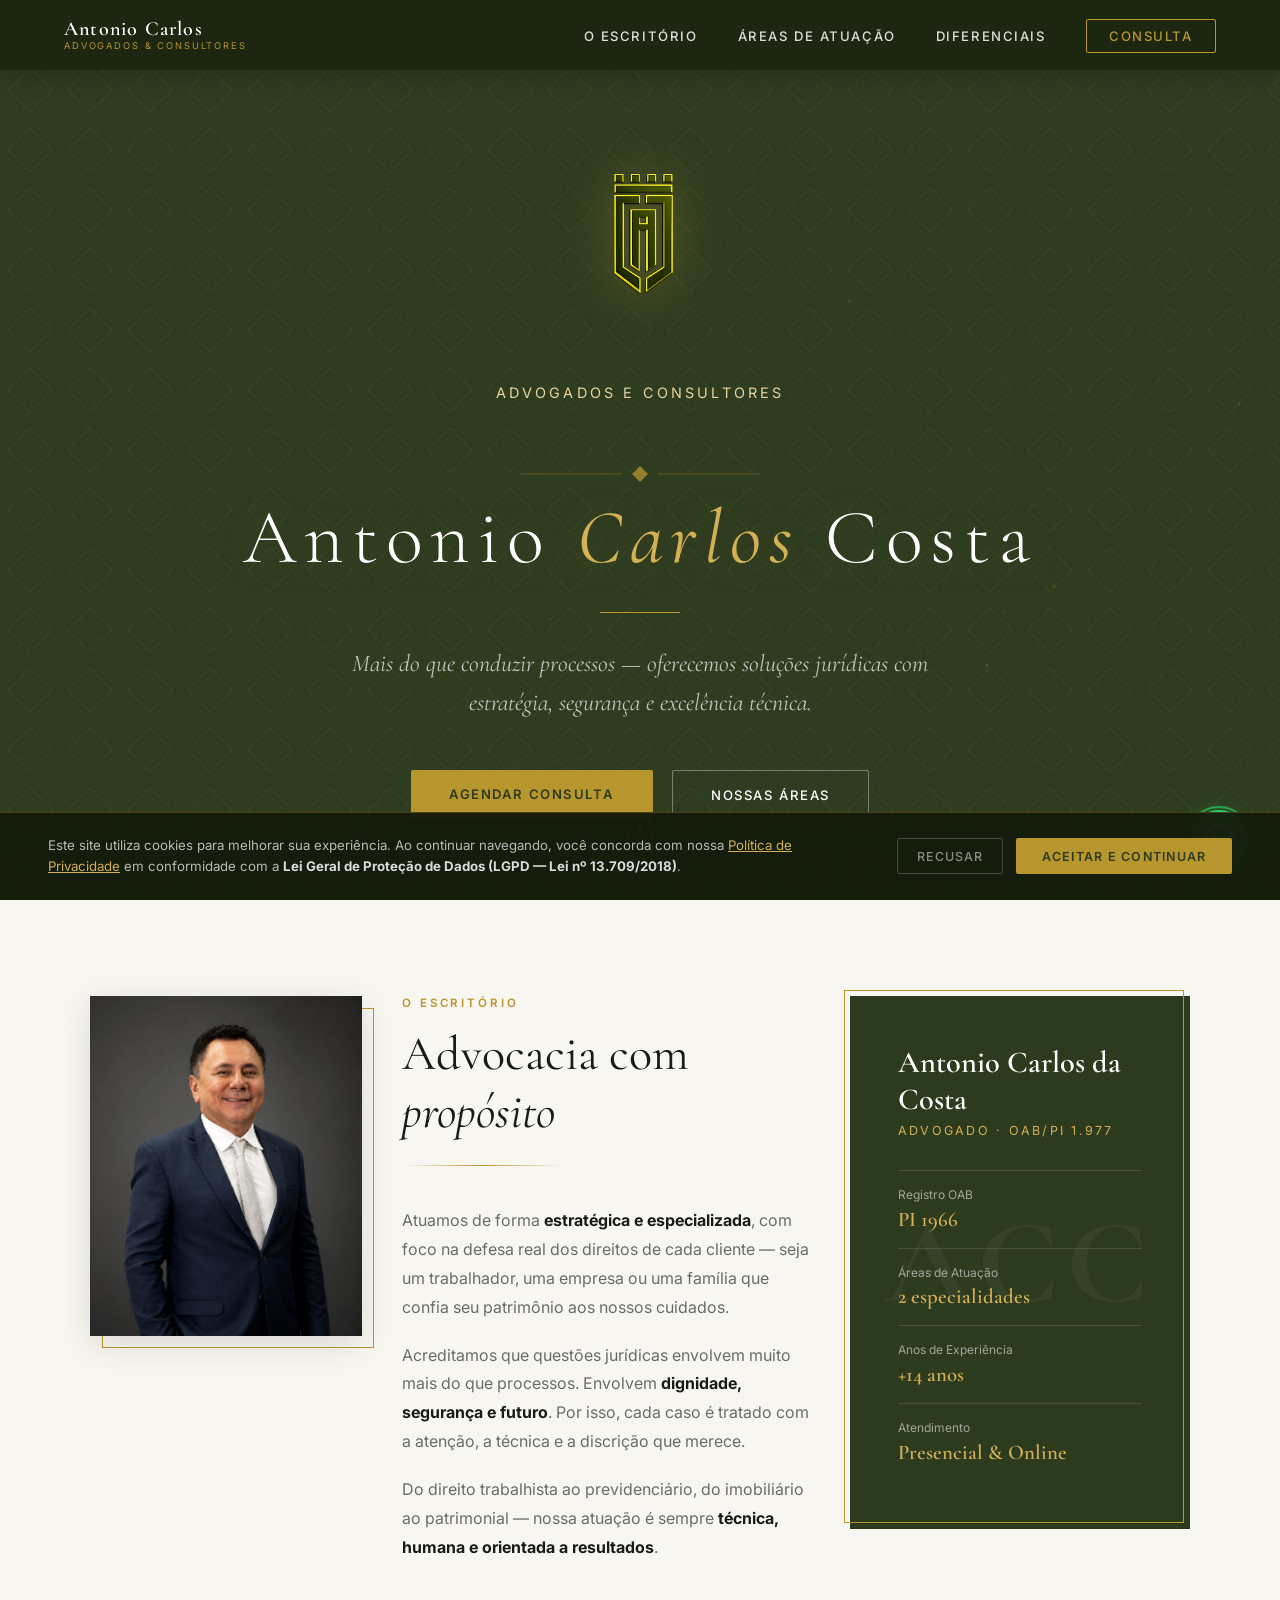
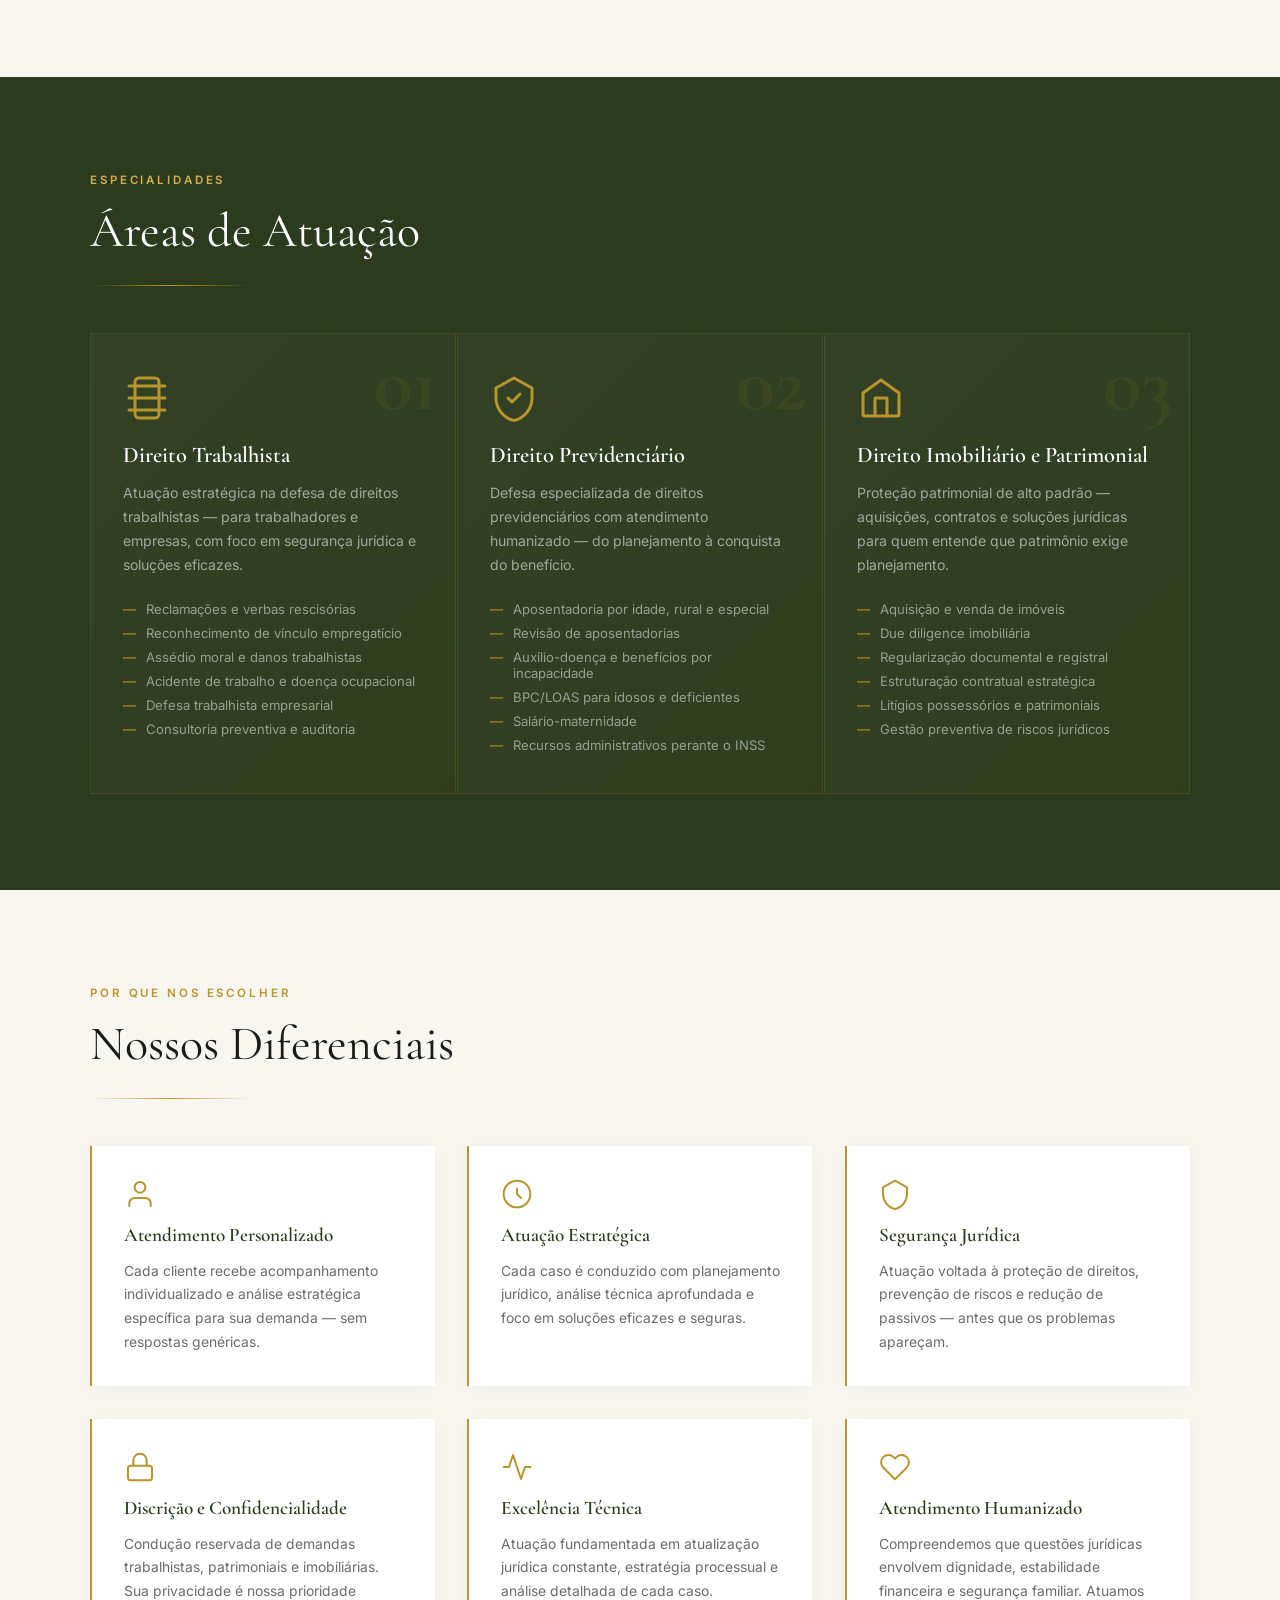
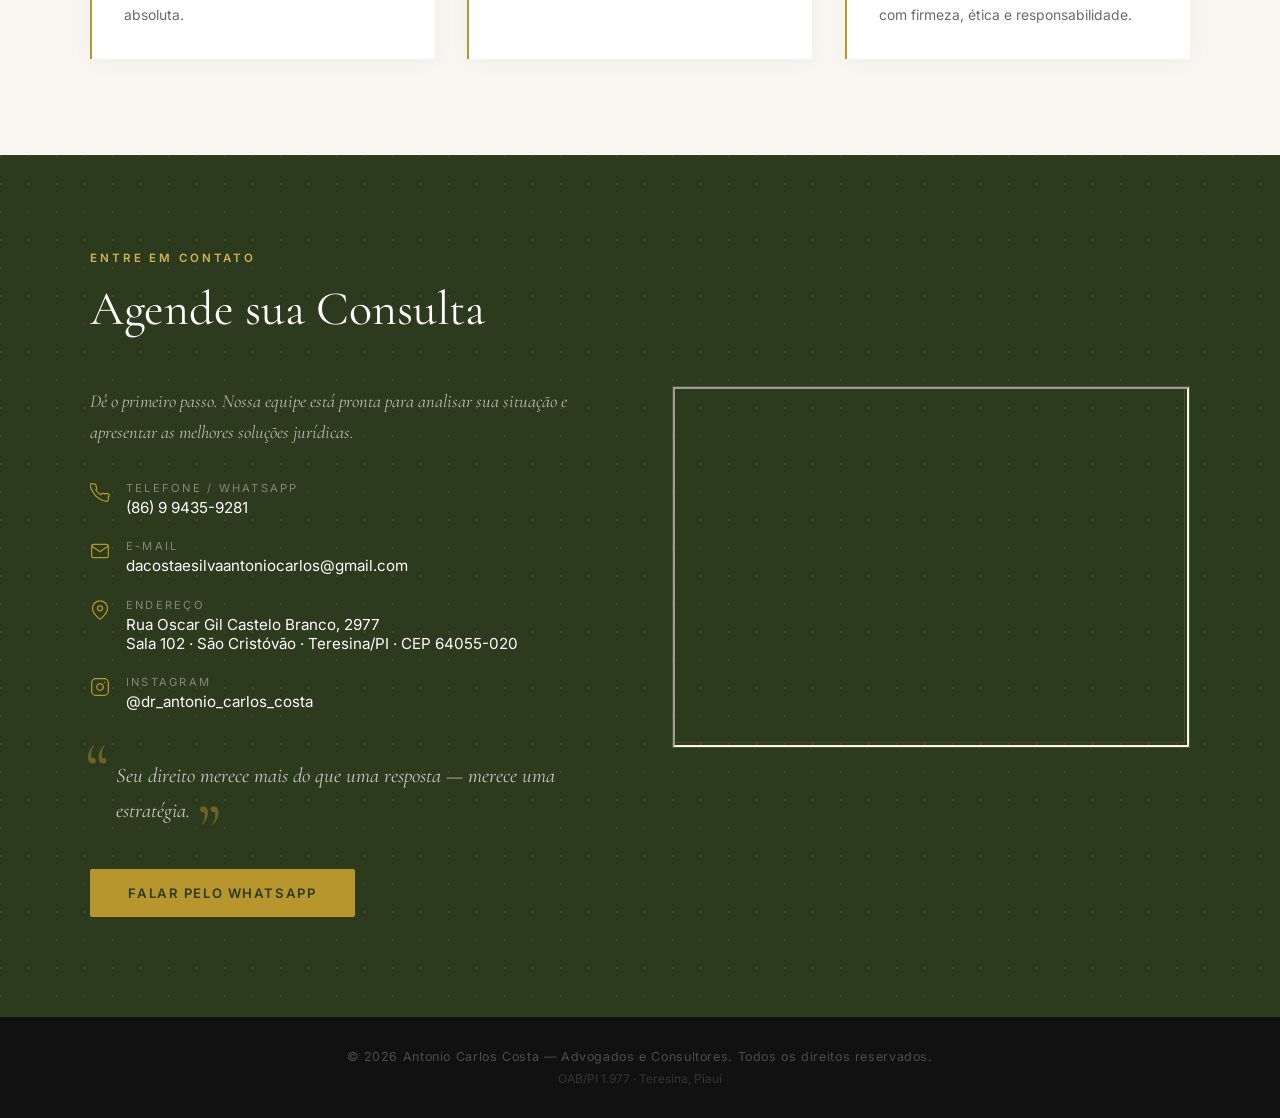
==== commit 289092d3: "Corrige número do WhatsApp e ajusta responsividade da foto" ====
--- a/index.html
+++ b/index.html
@@ -83,8 +83,9 @@
     <a href="#areas" class="btn-ghost">Nossas Áreas</a>
   </div>
   <div class="hero-scroll">
-    <div class="scroll-line"></div>
-    <span>Saiba mais</span>
+    <div class="scroll-mouse">
+      <div class="scroll-dot"></div>
+    </div>
   </div>
 </section>
 
@@ -92,6 +93,14 @@
 <section id="sobre">
   <div class="container">
     <div class="sobre-grid">
+      <div class="sobre-foto reveal">
+        <div class="foto-slideshow">
+          <img src="foto-antonio-carlos.jpeg" alt="Antonio Carlos da Costa" class="foto-advogado foto-slide active">
+          <img src="foto1.jpg" alt="Antonio Carlos da Costa" class="foto-advogado foto-slide">
+          <img src="foto2.jpg" alt="Antonio Carlos da Costa" class="foto-advogado foto-slide">
+        </div>
+        <div class="foto-frame"></div>
+      </div>
       <div class="sobre-text reveal">
         <div class="section-eyebrow">O Escritório</div>
         <h2 class="section-title">Advocacia com <em style="font-family:'Cormorant Garamond',serif;font-style:italic">propósito</em></h2>
@@ -245,7 +254,7 @@
             <svg class="contato-item-icon" viewBox="0 0 24 24" fill="none" stroke="currentColor" stroke-width="1.5" stroke-linecap="round" stroke-linejoin="round"><path d="M22 16.92v3a2 2 0 01-2.18 2 19.79 19.79 0 01-8.63-3.07A19.5 19.5 0 013.07 9.81a19.79 19.79 0 01-3.07-8.67A2 2 0 012.18 1h3a2 2 0 012 1.72c.127.96.361 1.903.7 2.81a2 2 0 01-.45 2.11L6.91 8.15a16 16 0 006 6l1.27-1.27a2 2 0 012.11-.45c.907.339 1.85.573 2.81.7A2 2 0 0122 16.92z"/></svg>
             <div class="contato-item-info">
               <span class="contato-item-label">Telefone / WhatsApp</span>
-              <span class="contato-item-val"><a href="tel:+558694359281">(86) 9435-9281</a></span>
+              <span class="contato-item-val"><a href="tel:+5586994359281">(86) 9 9435-9281</a></span>
             </div>
           </div>
           <div class="contato-item">
@@ -273,7 +282,7 @@
         <blockquote class="contato-quote">
           Seu direito merece mais do que uma resposta — merece uma estratégia.
         </blockquote>
-        <a href="https://wa.me/5586943592810" class="btn-primary" target="_blank" rel="noopener">Falar pelo WhatsApp</a>
+        <a href="https://wa.me/5586994359281" class="btn-primary" target="_blank" rel="noopener">Falar pelo WhatsApp</a>
       </div>
       <div class="map-wrapper reveal">
         <iframe
@@ -293,7 +302,7 @@
 </footer>
 
 <!-- WHATSAPP FLUTUANTE -->
-<a href="https://wa.me/5586943592810" class="whatsapp-float" target="_blank" rel="noopener" aria-label="Falar pelo WhatsApp">
+<a href="https://wa.me/5586994359281" class="whatsapp-float" target="_blank" rel="noopener" aria-label="Falar pelo WhatsApp">
   <span class="wpp-tooltip" aria-hidden="true">Fale conosco agora</span>
   <svg viewBox="0 0 24 24" fill="white" xmlns="http://www.w3.org/2000/svg">
     <path d="M17.472 14.382c-.297-.149-1.758-.867-2.03-.967-.273-.099-.471-.148-.67.15-.197.297-.767.966-.94 1.164-.173.199-.347.223-.644.075-.297-.15-1.255-.463-2.39-1.475-.883-.788-1.48-1.761-1.653-2.059-.173-.297-.018-.458.13-.606.134-.133.298-.347.446-.52.149-.174.198-.298.298-.497.099-.198.05-.371-.025-.52-.075-.149-.669-1.612-.916-2.207-.242-.579-.487-.5-.669-.51-.173-.008-.371-.01-.57-.01-.198 0-.52.074-.792.372-.272.297-1.04 1.016-1.04 2.479 0 1.462 1.065 2.875 1.213 3.074.149.198 2.096 3.2 5.077 4.487.709.306 1.262.489 1.694.625.712.227 1.36.195 1.871.118.571-.085 1.758-.719 2.006-1.413.248-.694.248-1.289.173-1.413-.074-.124-.272-.198-.57-.347m-5.421 7.403h-.004a9.87 9.87 0 01-5.031-1.378l-.361-.214-3.741.982.998-3.648-.235-.374a9.86 9.86 0 01-1.51-5.26c.001-5.45 4.436-9.884 9.888-9.884 2.64 0 5.122 1.03 6.988 2.898a9.825 9.825 0 012.893 6.994c-.003 5.45-4.437 9.884-9.885 9.884m8.413-18.297A11.815 11.815 0 0012.05 0C5.495 0 .16 5.335.157 11.892c0 2.096.547 4.142 1.588 5.945L.057 24l6.305-1.654a11.882 11.882 0 005.683 1.448h.005c6.554 0 11.89-5.335 11.893-11.893a11.821 11.821 0 00-3.48-8.413z"/>
--- a/style.css
+++ b/style.css
@@ -112,9 +112,32 @@
 .btn-primary:hover { background: var(--ouro-light); transform: translateY(-2px); }
 .btn-ghost { background: transparent; color: var(--branco); padding: 1rem 2.4rem; border: 1px solid rgba(255,255,255,0.35); font-family: 'Inter', sans-serif; font-size: 0.82rem; font-weight: 500; letter-spacing: 0.12em; text-transform: uppercase; text-decoration: none; cursor: pointer; transition: border-color 0.25s, color 0.25s; border-radius: 2px; display: inline-block; }
 .btn-ghost:hover { border-color: var(--ouro); color: var(--ouro-light); }
-.hero-scroll { position: absolute; bottom: 2rem; left: 50%; transform: translateX(-50%); display: flex; flex-direction: column; align-items: center; gap: 0.5rem; animation: bounce 2s infinite 2s; }
-.hero-scroll span { font-size: 0.7rem; letter-spacing: 0.2em; text-transform: uppercase; color: rgba(255,255,255,0.4); }
-.scroll-line { width: 1px; height: 40px; background: linear-gradient(to bottom, var(--ouro), transparent); }
+/* fadeUpCentered em vez de fadeUp: os keyframes de fadeUp zeram o transform e
+   anulariam o translateX(-50%) que centraliza este elemento */
+.hero-scroll {
+  position: absolute;
+  bottom: 2.5rem;
+  left: 50%;
+  transform: translateX(-50%);
+  animation: fadeUpCentered 1s 1.2s ease both;
+}
+.scroll-mouse {
+  width: 26px;
+  height: 42px;
+  border: 1.5px solid rgba(255,255,255,0.6);
+  border-radius: 14px;
+  display: flex;
+  justify-content: center;
+  padding-top: 7px;
+}
+.scroll-dot {
+  width: 4px;
+  height: 8px;
+  flex: none;
+  background: var(--ouro-light);
+  border-radius: 2px;
+  animation: scrollDot 1.8s ease-in-out infinite;
+}
 
 /* ── SECTIONS ── */
 section { padding: 6rem 2rem; }
@@ -126,16 +149,56 @@
 
 /* ── SOBRE ── */
 #sobre { background: var(--off-white); }
-.sobre-grid { display: grid; grid-template-columns: 1fr 1fr; gap: 5rem; align-items: center; }
+.sobre-grid { display: grid; grid-template-columns: 0.8fr 1.2fr 1fr; gap: 2.5rem; align-items: start; }
+/* z-index:0 cria o contexto de empilhamento que mantém .foto-frame (z-index:-1)
+   acima do fundo de #sobre, e não atrás dele */
+.sobre-foto { position: relative; z-index: 0; }
+.foto-advogado {
+  width: 100%;
+  height: auto;
+  aspect-ratio: 4/5;
+  object-fit: cover;
+  object-position: top center;
+  filter: grayscale(15%) contrast(1.05);
+  box-shadow: 0 8px 32px rgba(0,0,0,0.12);
+  display: block;
+}
+.foto-slideshow {
+  position: relative;
+  width: 100%;
+  aspect-ratio: 4/5;
+}
+.foto-slide {
+  position: absolute;
+  top: 0;
+  left: 0;
+  width: 100%;
+  height: 100%;
+  opacity: 0;
+  transition: opacity 1.2s ease-in-out;
+}
+.foto-slide.active {
+  opacity: 1;
+}
+.foto-frame {
+  position: absolute;
+  top: 12px;
+  left: 12px;
+  right: -12px;
+  bottom: -12px;
+  border: 1.5px solid var(--ouro);
+  z-index: -1;
+  pointer-events: none;
+}
 .sobre-text p { font-size: 1rem; line-height: 1.8; color: var(--cinza-suave); margin-bottom: 1.2rem; }
 .sobre-text p strong { color: var(--cinza-texto); }
 .sobre-card { background: var(--verde); padding: 3rem; position: relative; }
 .sobre-card::before { content: ''; position: absolute; top: -6px; left: -6px; right: 6px; bottom: 6px; border: 1px solid var(--ouro); pointer-events: none; }
 .sobre-nome { font-family: 'Cormorant Garamond', serif; font-size: 1.9rem; font-weight: 600; color: var(--branco); margin-bottom: 0.3rem; }
 .sobre-oab { font-size: 0.78rem; letter-spacing: 0.18em; text-transform: uppercase; color: var(--ouro-light); margin-bottom: 2rem; }
-.sobre-stat { border-top: 1px solid rgba(255,255,255,0.12); padding: 1rem 0; display: flex; justify-content: space-between; align-items: center; }
-.sobre-stat-label { font-size: 0.8rem; color: rgba(255,255,255,0.55); }
-.sobre-stat-val { font-family: 'Cormorant Garamond', serif; font-size: 1.4rem; color: var(--ouro-light); font-weight: 600; }
+.sobre-stat { border-top: 1px solid rgba(255,255,255,0.12); padding: 1rem 0; display: flex; flex-direction: column; gap: 0.3rem; }
+.sobre-stat-label { font-size: 0.75rem; color: rgba(255,255,255,0.55); }
+.sobre-stat-val { font-family: 'Cormorant Garamond', serif; font-size: 1.3rem; color: var(--ouro-light); font-weight: 600; text-align: left; }
 .count-val { display: inline; }
 
 /* ── ÁREAS ── */
@@ -248,7 +311,8 @@
 /* ── ANIMATIONS ── */
 @keyframes fadeUp { from { opacity: 0; transform: translateY(24px); } to { opacity: 1; transform: translateY(0); } }
 @keyframes expandWidth { from { width: 0; } to { width: 80px; } }
-@keyframes bounce { 0%,100% { transform: translateX(-50%) translateY(0); } 50% { transform: translateX(-50%) translateY(-8px); } }
+@keyframes fadeUpCentered { from { opacity: 0; transform: translateX(-50%) translateY(24px); } to { opacity: 1; transform: translateX(-50%) translateY(0); } }
+@keyframes scrollDot { 0% { opacity: 0; transform: translateY(0); } 15% { opacity: 1; } 65% { opacity: 1; transform: translateY(14px); } 100% { opacity: 0; transform: translateY(16px); } }
 .reveal { opacity: 0; transform: translateY(30px); transition: opacity 0.7s ease, transform 0.7s ease; }
 .reveal.visible { opacity: 1; transform: translateY(0); }
 
@@ -259,6 +323,9 @@
   .nav-hamburger { display: flex; min-width: 44px; min-height: 44px; align-items: center; justify-content: center; }
   .nav-drawer { display: flex; }
   .sobre-grid { grid-template-columns: 1fr; gap: 2.5rem; }
+  /* width:100% é obrigatório aqui: com margin auto, o grid item vira shrink-to-fit,
+     e a largura percentual do .foto-slideshow colapsa para 0 */
+  .sobre-foto { width: 100%; max-width: 320px; margin: 0 auto; }
   .areas-grid { grid-template-columns: 1fr; }
   .dif-grid { grid-template-columns: 1fr 1fr; }
   .contato-layout { grid-template-columns: 1fr; gap: 2.5rem; }
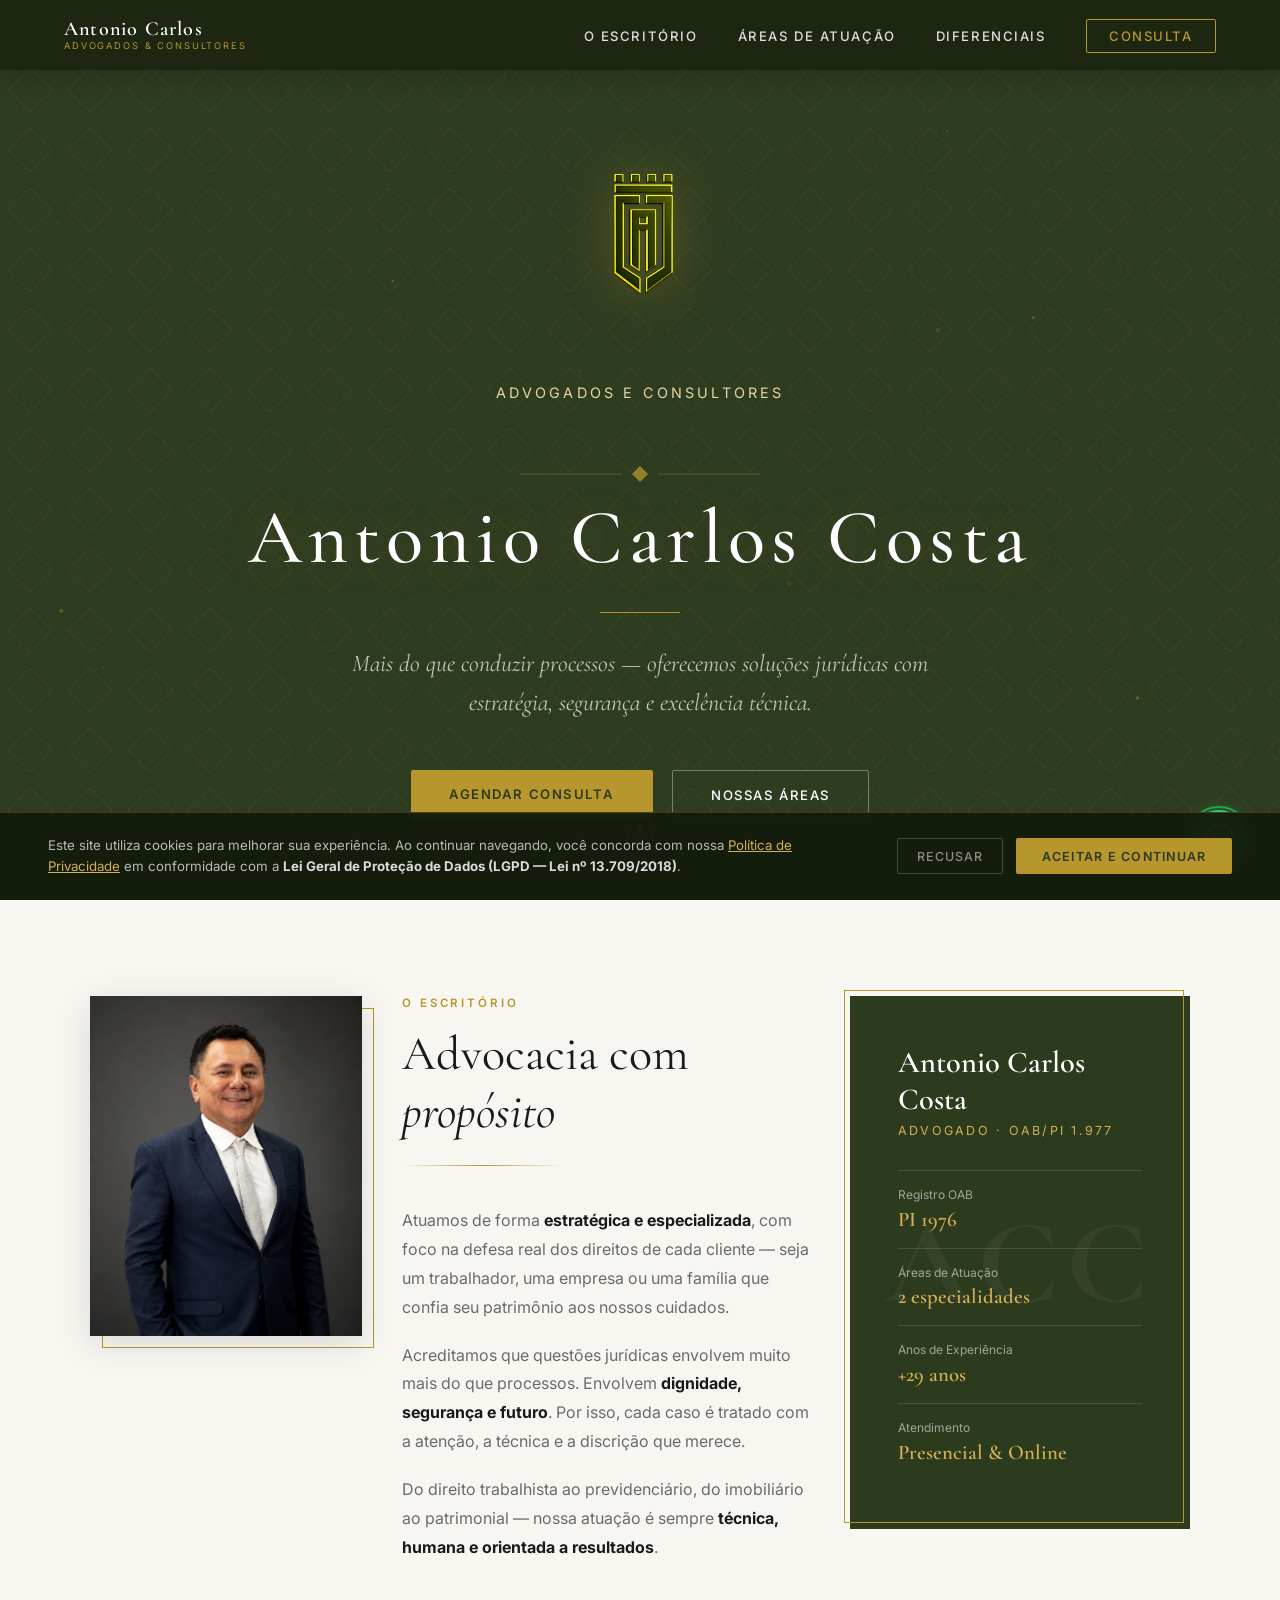
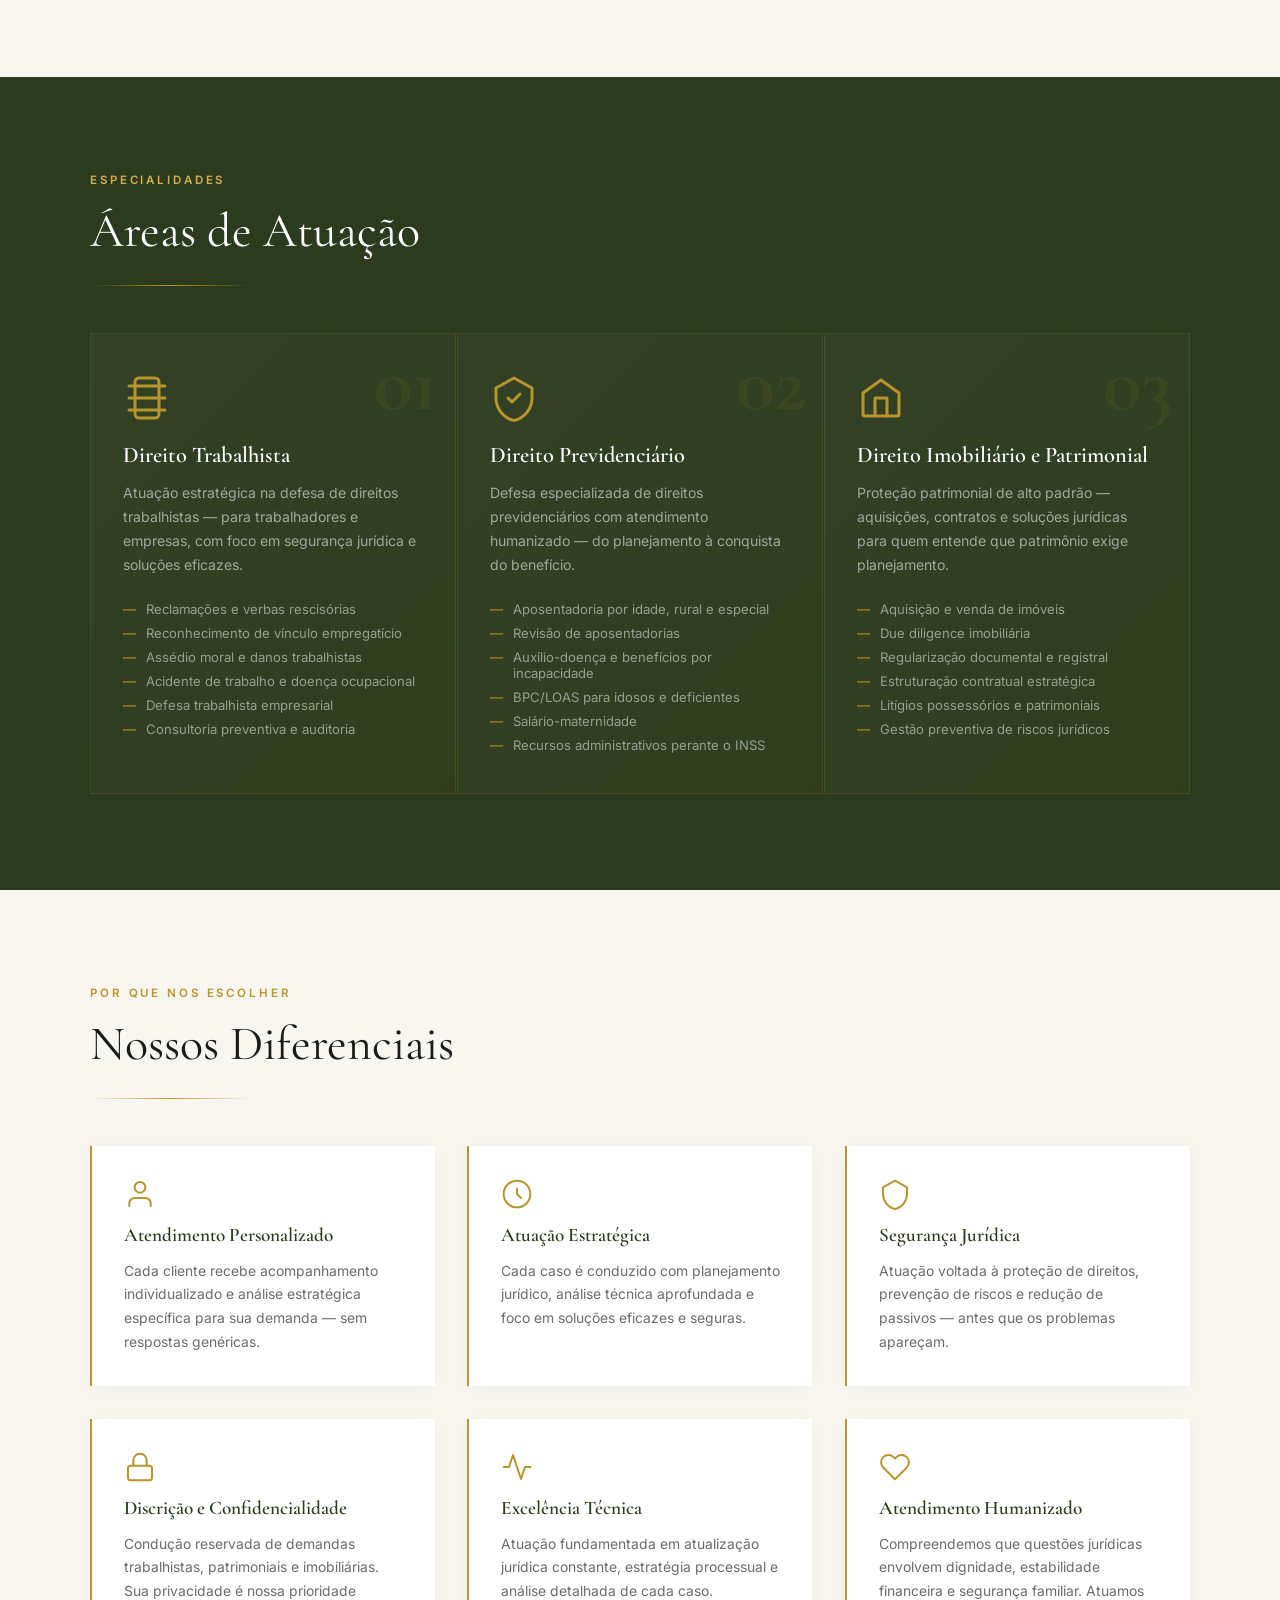
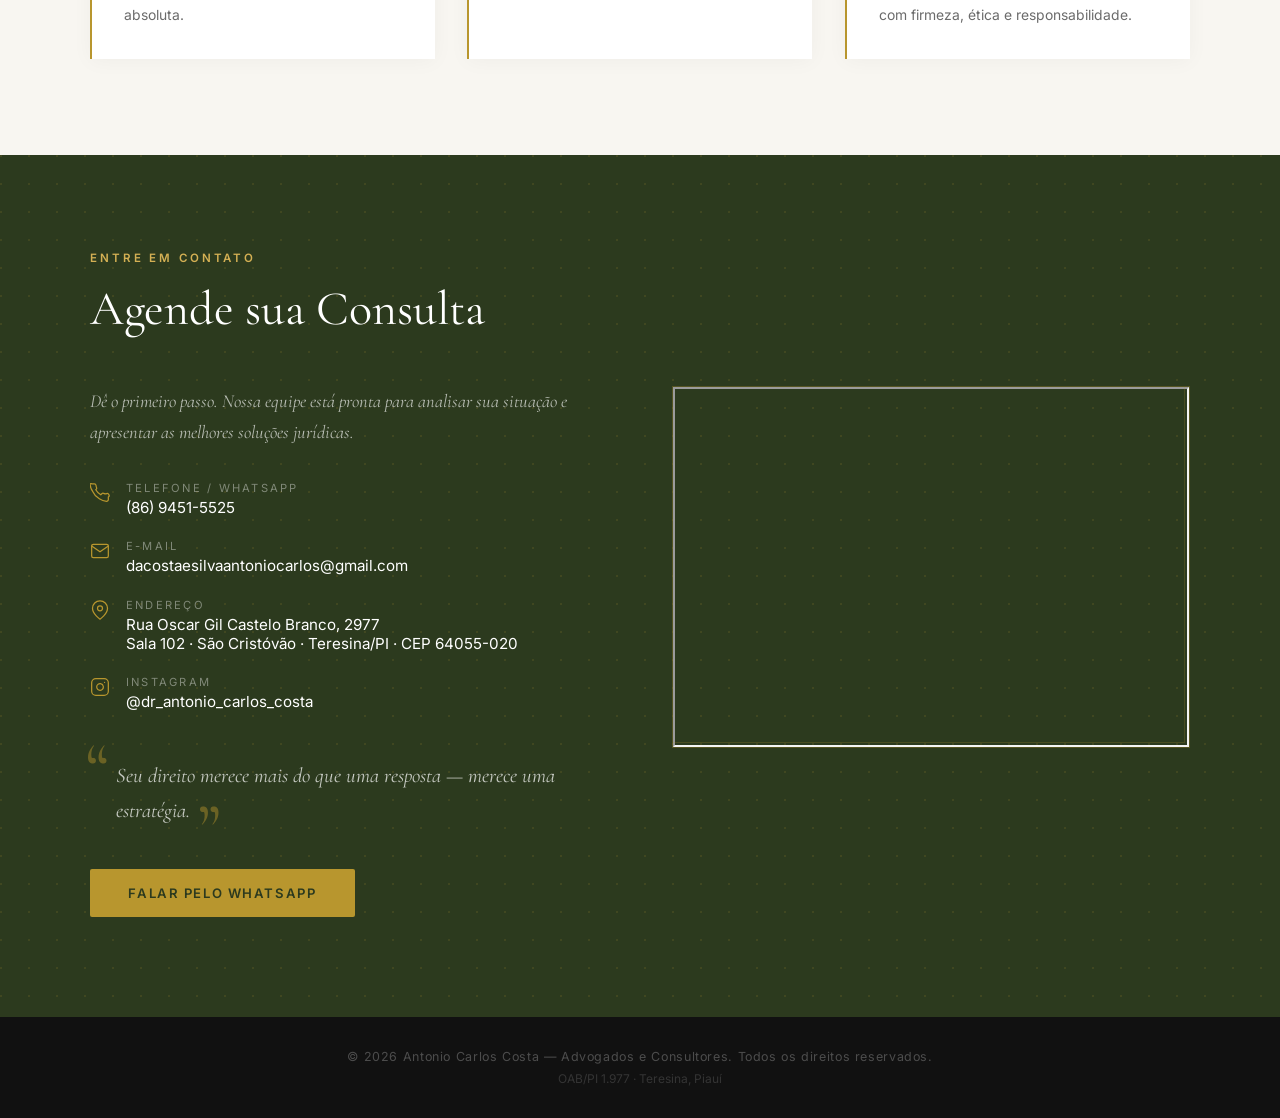
==== commit 9b09219a: "Atualiza nome, telefone e anos de experiência do Dr. Antonio Carlos Co-Authored-By: Claude Sonnet 5 " ====
--- a/index.html
+++ b/index.html
@@ -6,9 +6,9 @@
 <title>Antonio Carlos Costa — Advogados e Consultores</title>
 
 <!-- SEO básico -->
-<meta name="description" content="Antonio Carlos da Costa — Advogado OAB/PI 1.977. Especialista em Direito Trabalhista, Previdenciário e Imobiliário. Atendimento presencial e online em Teresina, Piauí.">
+<meta name="description" content="Antonio Carlos Costa — Advogado OAB/PI 1.977. Especialista em Direito Trabalhista, Previdenciário e Imobiliário. Atendimento presencial e online em Teresina, Piauí.">
 <meta name="keywords" content="advogado Teresina, direito trabalhista Piauí, direito previdenciário Teresina, advogado imobiliário Teresina, OAB PI, Antonio Carlos Costa advogado">
-<meta name="author" content="Antonio Carlos da Costa">
+<meta name="author" content="Antonio Carlos Costa">
 <meta name="robots" content="index, follow">
 
 <!-- Open Graph (WhatsApp, Facebook, LinkedIn) -->
@@ -75,7 +75,7 @@
       <line x1="138" y1="9" x2="240" y2="9" stroke="#B8962E" stroke-width="0.6" stroke-opacity="0.55"/>
     </svg>
   </div>
-  <h1 class="hero-title">Antonio <span>Carlos</span> Costa</h1>
+  <h1 class="hero-title">Antonio Carlos Costa</h1>
   <div class="hero-divider"></div>
   <p class="hero-tagline">Mais do que conduzir processos — oferecemos soluções jurídicas com estratégia, segurança e excelência técnica.</p>
   <div class="hero-btns">
@@ -95,9 +95,9 @@
     <div class="sobre-grid">
       <div class="sobre-foto reveal">
         <div class="foto-slideshow">
-          <img src="foto-antonio-carlos.jpeg" alt="Antonio Carlos da Costa" class="foto-advogado foto-slide active">
-          <img src="foto1.jpg" alt="Antonio Carlos da Costa" class="foto-advogado foto-slide">
-          <img src="foto2.jpg" alt="Antonio Carlos da Costa" class="foto-advogado foto-slide">
+          <img src="foto-antonio-carlos.jpeg" alt="Antonio Carlos Costa" class="foto-advogado foto-slide active">
+          <img src="foto1.jpg" alt="Antonio Carlos Costa" class="foto-advogado foto-slide">
+          <img src="foto2.jpg" alt="Antonio Carlos Costa" class="foto-advogado foto-slide">
         </div>
         <div class="foto-frame"></div>
       </div>
@@ -110,7 +110,7 @@
         <p>Do direito trabalhista ao previdenciário, do imobiliário ao patrimonial — nossa atuação é sempre <strong>técnica, humana e orientada a resultados</strong>.</p>
       </div>
       <div class="sobre-card reveal" id="sobre-card">
-        <div class="sobre-nome">Antonio Carlos da Costa</div>
+        <div class="sobre-nome">Antonio Carlos Costa</div>
         <div class="sobre-oab">Advogado · OAB/PI 1.977</div>
         <div class="sobre-stat">
           <span class="sobre-stat-label">Registro OAB</span>
@@ -122,7 +122,7 @@
         </div>
         <div class="sobre-stat">
           <span class="sobre-stat-label">Anos de Experiência</span>
-          <span class="sobre-stat-val">+<span class="count-val" data-target="15">0</span> anos</span>
+          <span class="sobre-stat-val">+<span class="count-val" data-target="30">0</span> anos</span>
         </div>
         <div class="sobre-stat">
           <span class="sobre-stat-label">Atendimento</span>
@@ -254,7 +254,7 @@
             <svg class="contato-item-icon" viewBox="0 0 24 24" fill="none" stroke="currentColor" stroke-width="1.5" stroke-linecap="round" stroke-linejoin="round"><path d="M22 16.92v3a2 2 0 01-2.18 2 19.79 19.79 0 01-8.63-3.07A19.5 19.5 0 013.07 9.81a19.79 19.79 0 01-3.07-8.67A2 2 0 012.18 1h3a2 2 0 012 1.72c.127.96.361 1.903.7 2.81a2 2 0 01-.45 2.11L6.91 8.15a16 16 0 006 6l1.27-1.27a2 2 0 012.11-.45c.907.339 1.85.573 2.81.7A2 2 0 0122 16.92z"/></svg>
             <div class="contato-item-info">
               <span class="contato-item-label">Telefone / WhatsApp</span>
-              <span class="contato-item-val"><a href="tel:+5586994359281">(86) 9 9435-9281</a></span>
+              <span class="contato-item-val"><a href="tel:+5586994515525">(86) 9451-5525</a></span>
             </div>
           </div>
           <div class="contato-item">
@@ -282,7 +282,7 @@
         <blockquote class="contato-quote">
           Seu direito merece mais do que uma resposta — merece uma estratégia.
         </blockquote>
-        <a href="https://wa.me/5586994359281" class="btn-primary" target="_blank" rel="noopener">Falar pelo WhatsApp</a>
+        <a href="https://wa.me/5586994515525" class="btn-primary" target="_blank" rel="noopener">Falar pelo WhatsApp</a>
       </div>
       <div class="map-wrapper reveal">
         <iframe
@@ -302,7 +302,7 @@
 </footer>
 
 <!-- WHATSAPP FLUTUANTE -->
-<a href="https://wa.me/5586994359281" class="whatsapp-float" target="_blank" rel="noopener" aria-label="Falar pelo WhatsApp">
+<a href="https://wa.me/5586994515525" class="whatsapp-float" target="_blank" rel="noopener" aria-label="Falar pelo WhatsApp">
   <span class="wpp-tooltip" aria-hidden="true">Fale conosco agora</span>
   <svg viewBox="0 0 24 24" fill="white" xmlns="http://www.w3.org/2000/svg">
     <path d="M17.472 14.382c-.297-.149-1.758-.867-2.03-.967-.273-.099-.471-.148-.67.15-.197.297-.767.966-.94 1.164-.173.199-.347.223-.644.075-.297-.15-1.255-.463-2.39-1.475-.883-.788-1.48-1.761-1.653-2.059-.173-.297-.018-.458.13-.606.134-.133.298-.347.446-.52.149-.174.198-.298.298-.497.099-.198.05-.371-.025-.52-.075-.149-.669-1.612-.916-2.207-.242-.579-.487-.5-.669-.51-.173-.008-.371-.01-.57-.01-.198 0-.52.074-.792.372-.272.297-1.04 1.016-1.04 2.479 0 1.462 1.065 2.875 1.213 3.074.149.198 2.096 3.2 5.077 4.487.709.306 1.262.489 1.694.625.712.227 1.36.195 1.871.118.571-.085 1.758-.719 2.006-1.413.248-.694.248-1.289.173-1.413-.074-.124-.272-.198-.57-.347m-5.421 7.403h-.004a9.87 9.87 0 01-5.031-1.378l-.361-.214-3.741.982.998-3.648-.235-.374a9.86 9.86 0 01-1.51-5.26c.001-5.45 4.436-9.884 9.888-9.884 2.64 0 5.122 1.03 6.988 2.898a9.825 9.825 0 012.893 6.994c-.003 5.45-4.437 9.884-9.885 9.884m8.413-18.297A11.815 11.815 0 0012.05 0C5.495 0 .16 5.335.157 11.892c0 2.096.547 4.142 1.588 5.945L.057 24l6.305-1.654a11.882 11.882 0 005.683 1.448h.005c6.554 0 11.89-5.335 11.893-11.893a11.821 11.821 0 00-3.48-8.413z"/>
--- a/style.css
+++ b/style.css
@@ -102,8 +102,7 @@
   background-image: url("data:image/svg+xml,%3Csvg viewBox='0 0 256 256' xmlns='http://www.w3.org/2000/svg'%3E%3Cfilter id='noise'%3E%3CfeTurbulence type='fractalNoise' baseFrequency='0.9' numOctaves='4' stitchTiles='stitch'/%3E%3C/filter%3E%3Crect width='100%25' height='100%25' filter='url(%23noise)' opacity='0.04'/%3E%3C/svg%3E");
 }
 .hero-logo { width: 160px; height: auto; margin-bottom: 2rem; filter: drop-shadow(0 2px 24px rgba(184,150,46,0.4)); animation: fadeUp 1s ease both; }
-.hero-title { font-family: 'Cormorant Garamond', serif; font-size: clamp(3.5rem, 6vw, 6.5rem); font-weight: 300; color: var(--branco); letter-spacing: 0.1em; line-height: 1.1; text-shadow: 0 2px 40px rgba(184,150,46,0.25); animation: fadeUp 1s 0.2s ease both; }
-.hero-title span { color: var(--ouro-light); font-style: italic; font-weight: 400; }
+.hero-title { font-family: 'Cormorant Garamond', serif; font-size: clamp(3.5rem, 6vw, 6.5rem); font-weight: 500; color: var(--branco); letter-spacing: 0.08em; line-height: 1.1; text-shadow: 0 2px 40px rgba(184,150,46,0.25); animation: fadeUp 1s 0.2s ease both; }
 .hero-divider { width: 80px; height: 1px; background: var(--ouro); margin: 2rem auto; animation: expandWidth 1s 0.5s ease both; }
 .hero-sub { font-size: 0.9rem; letter-spacing: 0.22em; text-transform: uppercase; color: var(--ouro-pale); margin-bottom: 3rem; animation: fadeUp 1s 0.4s ease both; }
 .hero-tagline { font-family: 'Cormorant Garamond', serif; font-size: clamp(1.1rem,2.5vw,1.5rem); font-style: italic; color: rgba(255,255,255,0.7); max-width: 600px; margin: 0 auto 3rem; line-height: 1.6; animation: fadeUp 1s 0.5s ease both; }
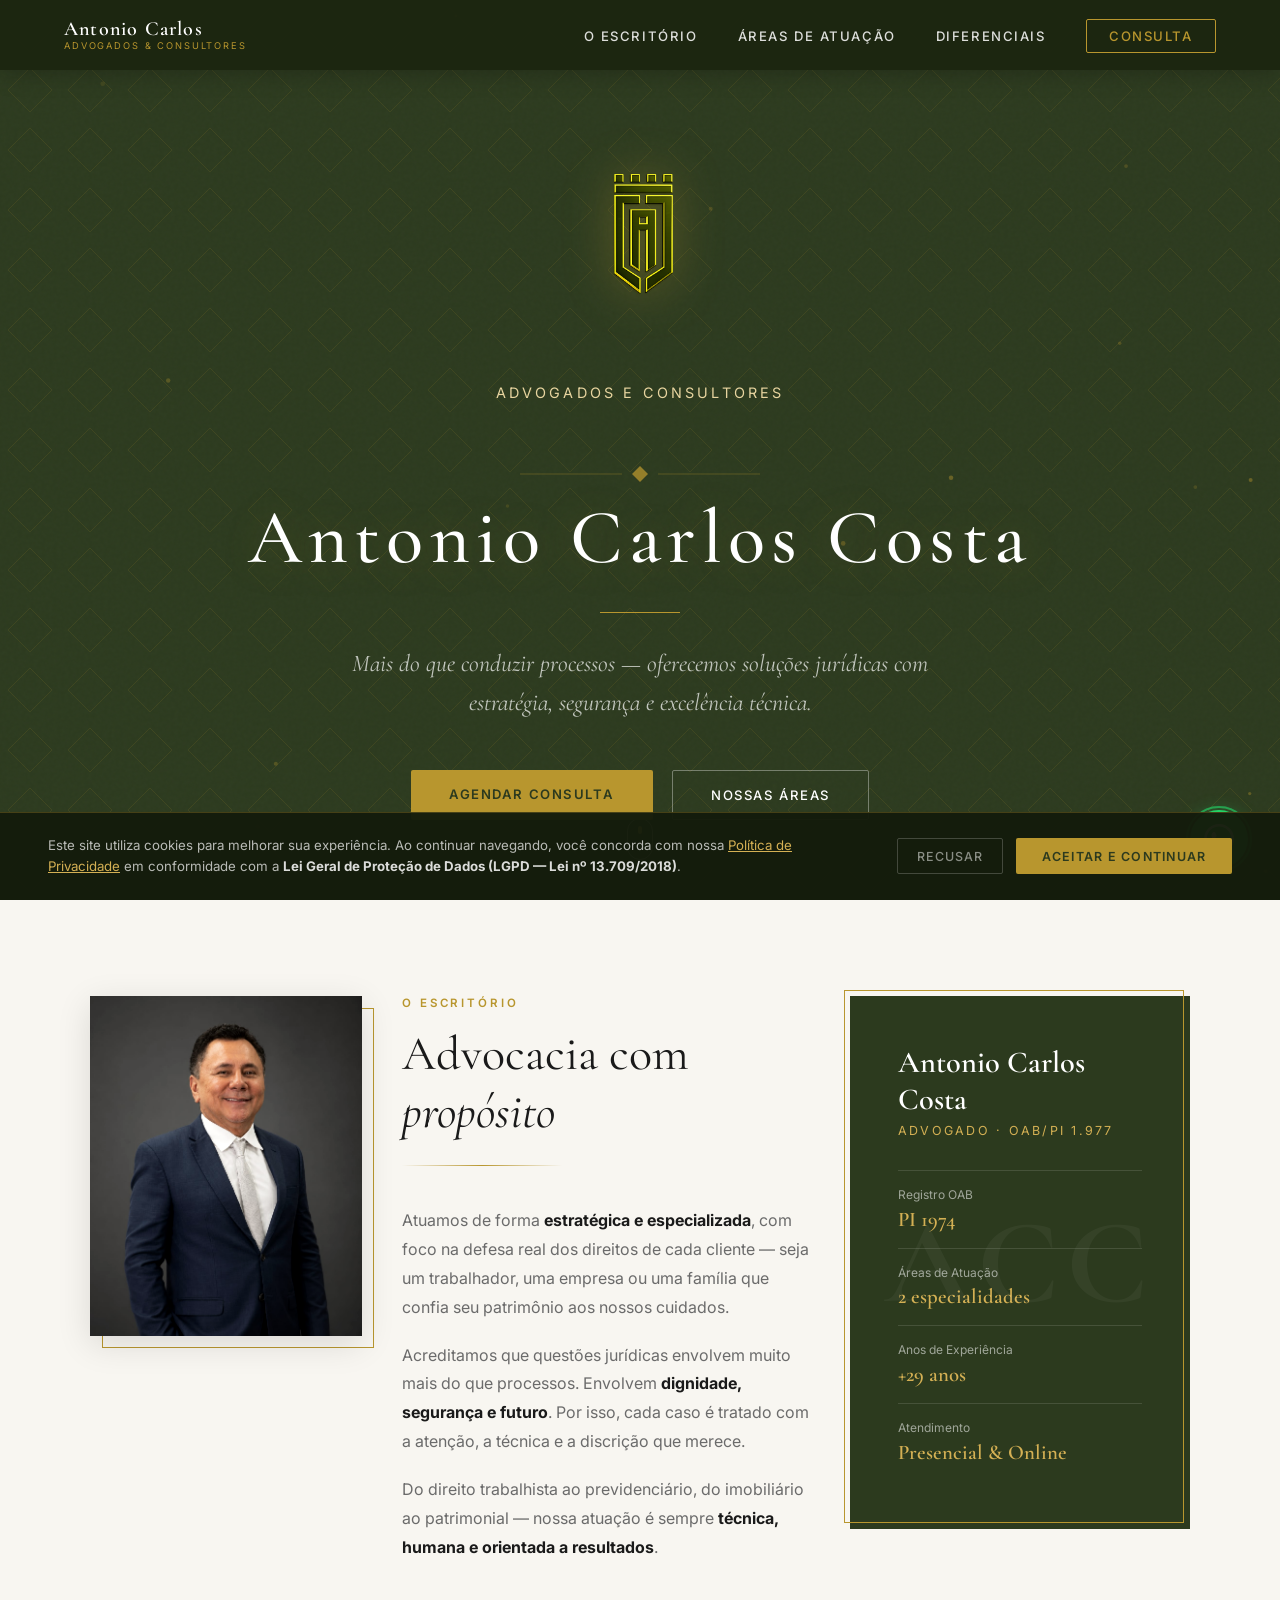
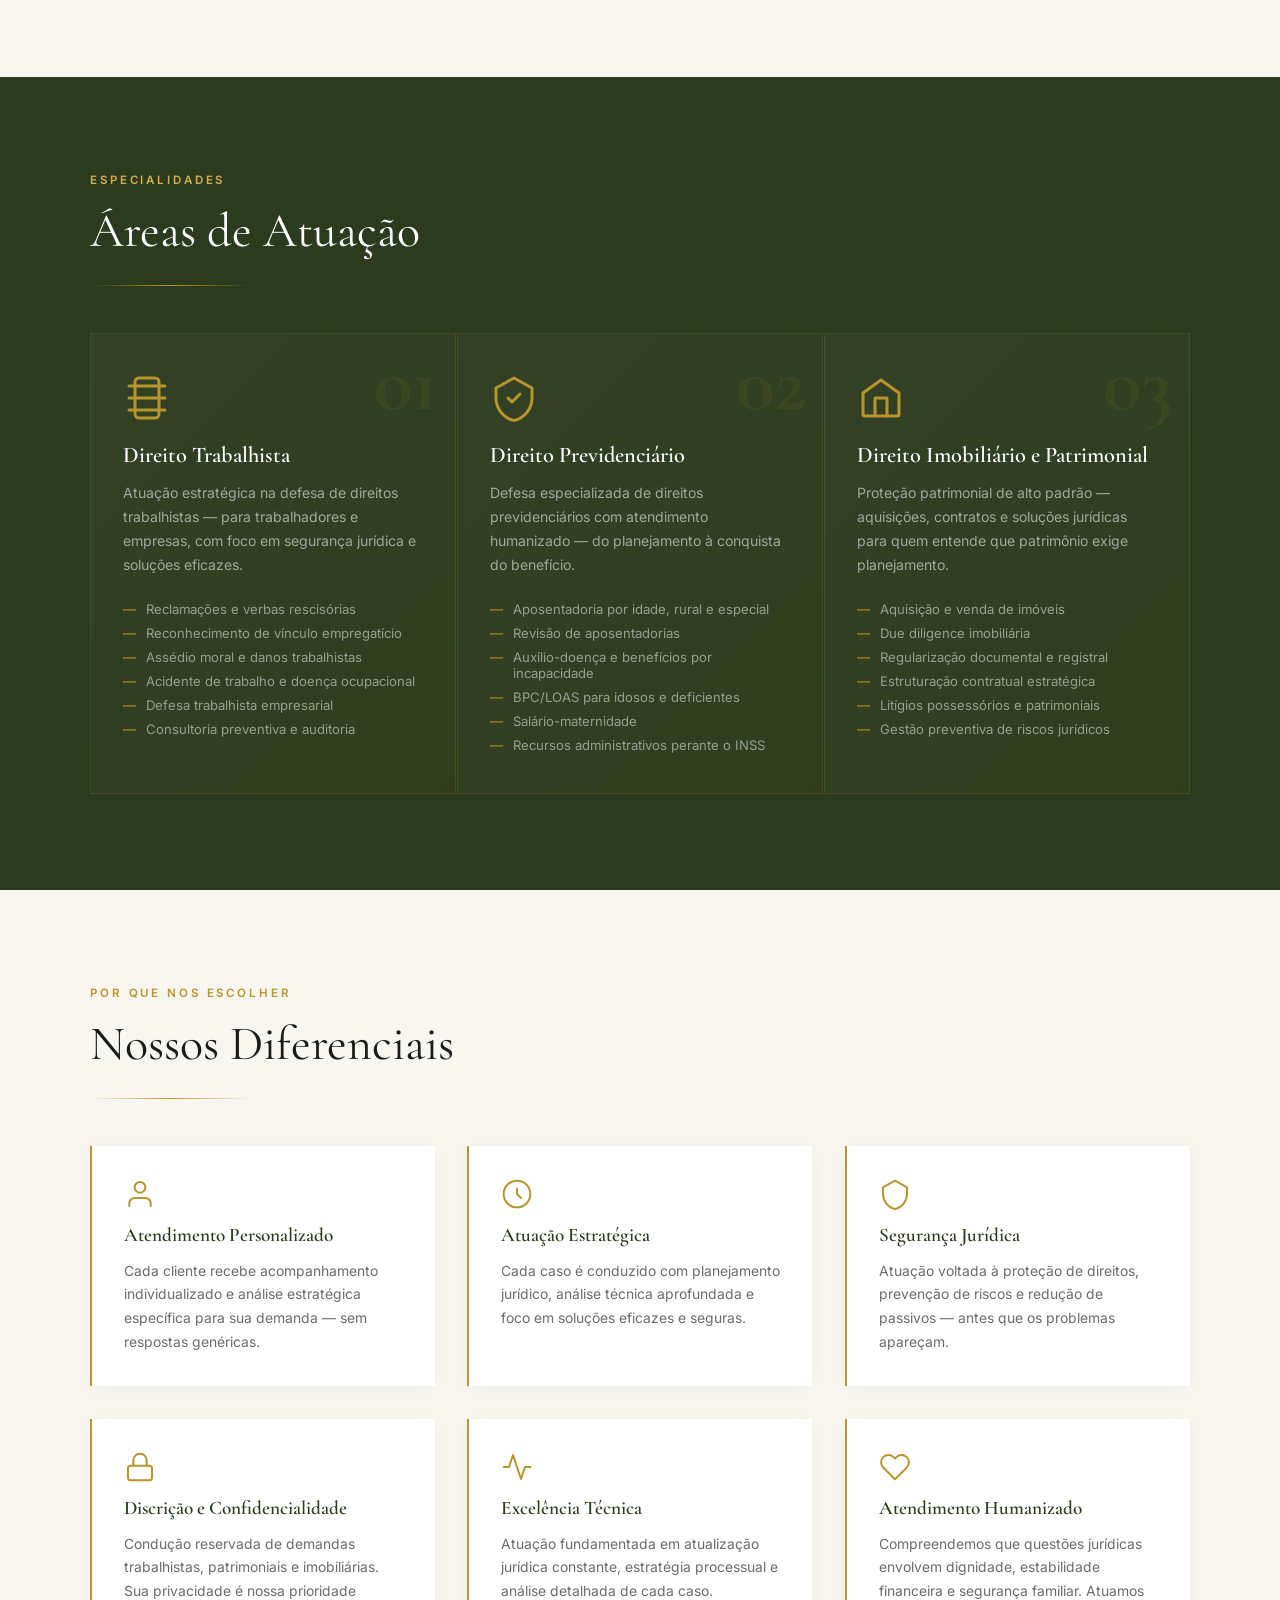
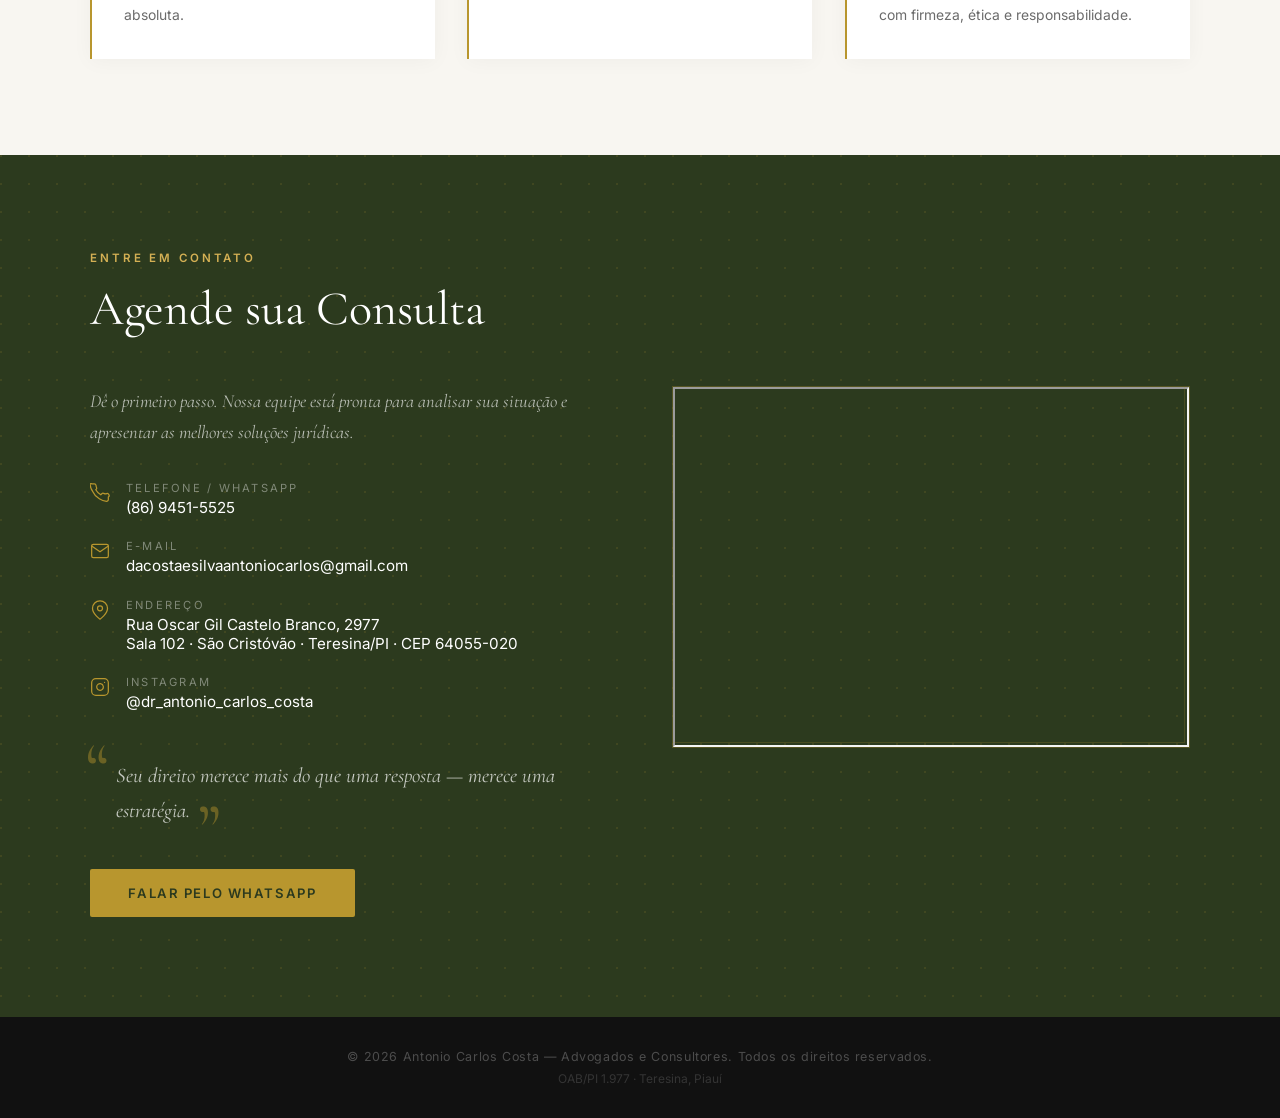
==== commit 0ad66a07: "Atualiza domínio e corrige meta tags de compartilhamento Co-Authored-By: Claude Sonnet 5.5 <noreply@" ====
--- a/index.html
+++ b/index.html
@@ -15,7 +15,8 @@
 <meta property="og:type" content="website">
 <meta property="og:title" content="Antonio Carlos Costa — Advogados e Consultores">
 <meta property="og:description" content="Advocacia estratégica e especializada em Teresina/PI. Direito Trabalhista, Previdenciário e Imobiliário. OAB/PI 1.977.">
-<meta property="og:image" content="logo-transparente.png">
+<meta property="og:url" content="https://antoniocarlosadvocacia.com/">
+<meta property="og:image" content="https://antoniocarlosadvocacia.com/logo-transparente.png">
 <meta property="og:image:width" content="1024">
 <meta property="og:image:height" content="1536">
 <meta property="og:locale" content="pt_BR">
@@ -25,10 +26,10 @@
 <meta name="twitter:card" content="summary">
 <meta name="twitter:title" content="Antonio Carlos Costa — Advogados e Consultores">
 <meta name="twitter:description" content="Advocacia estratégica em Teresina/PI. Direito Trabalhista, Previdenciário e Imobiliário.">
-<meta name="twitter:image" content="logo-transparente.png">
+<meta name="twitter:image" content="https://antoniocarlosadvocacia.com/logo-transparente.png">
 
 <!-- Canonical -->
-<link rel="canonical" href="https://antoniocarloscosta.vercel.app/">
+<link rel="canonical" href="https://antoniocarlosadvocacia.com/">
 <link rel="preconnect" href="https://fonts.googleapis.com">
 <link href="https://fonts.googleapis.com/css2?family=Cormorant+Garamond:ital,wght@0,300;0,400;0,600;0,700;1,400;1,600&family=Inter:wght@300;400;500;600&display=swap" rel="stylesheet">
 <link rel="icon" href="data:,">
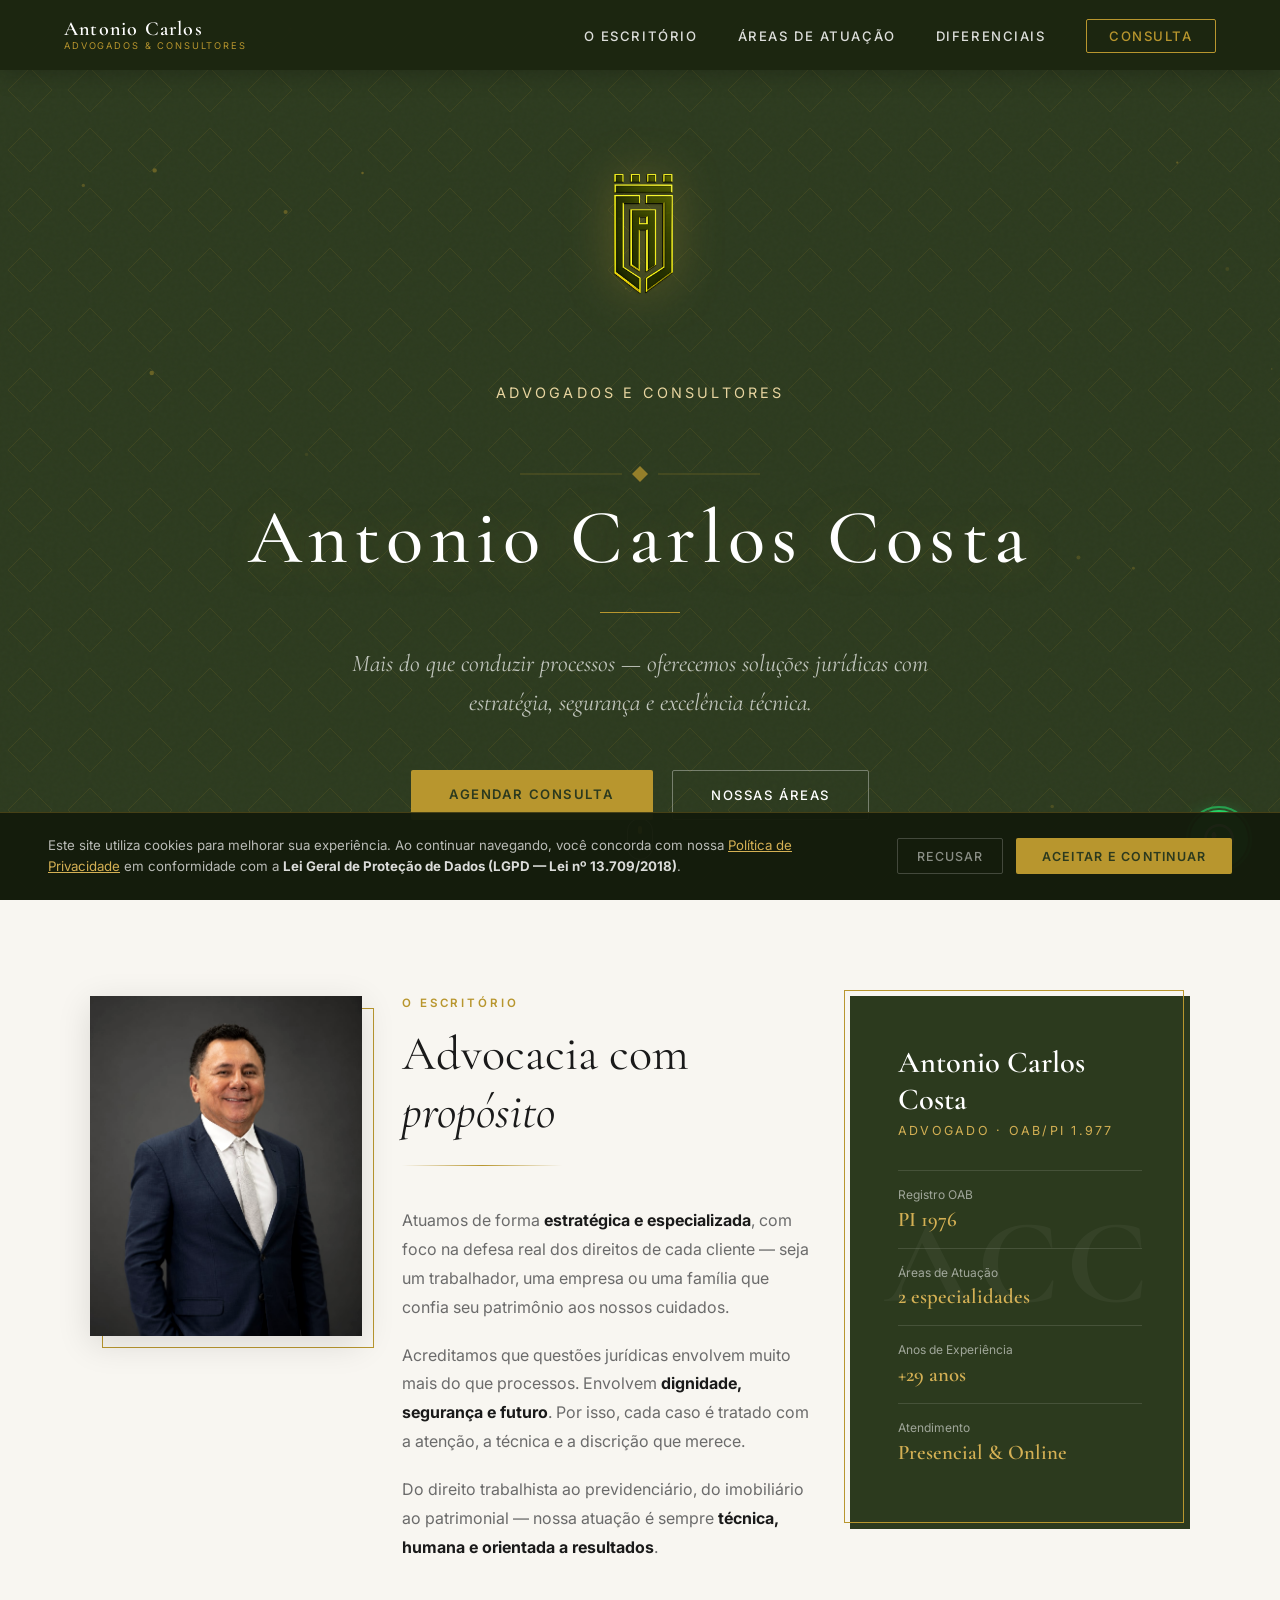
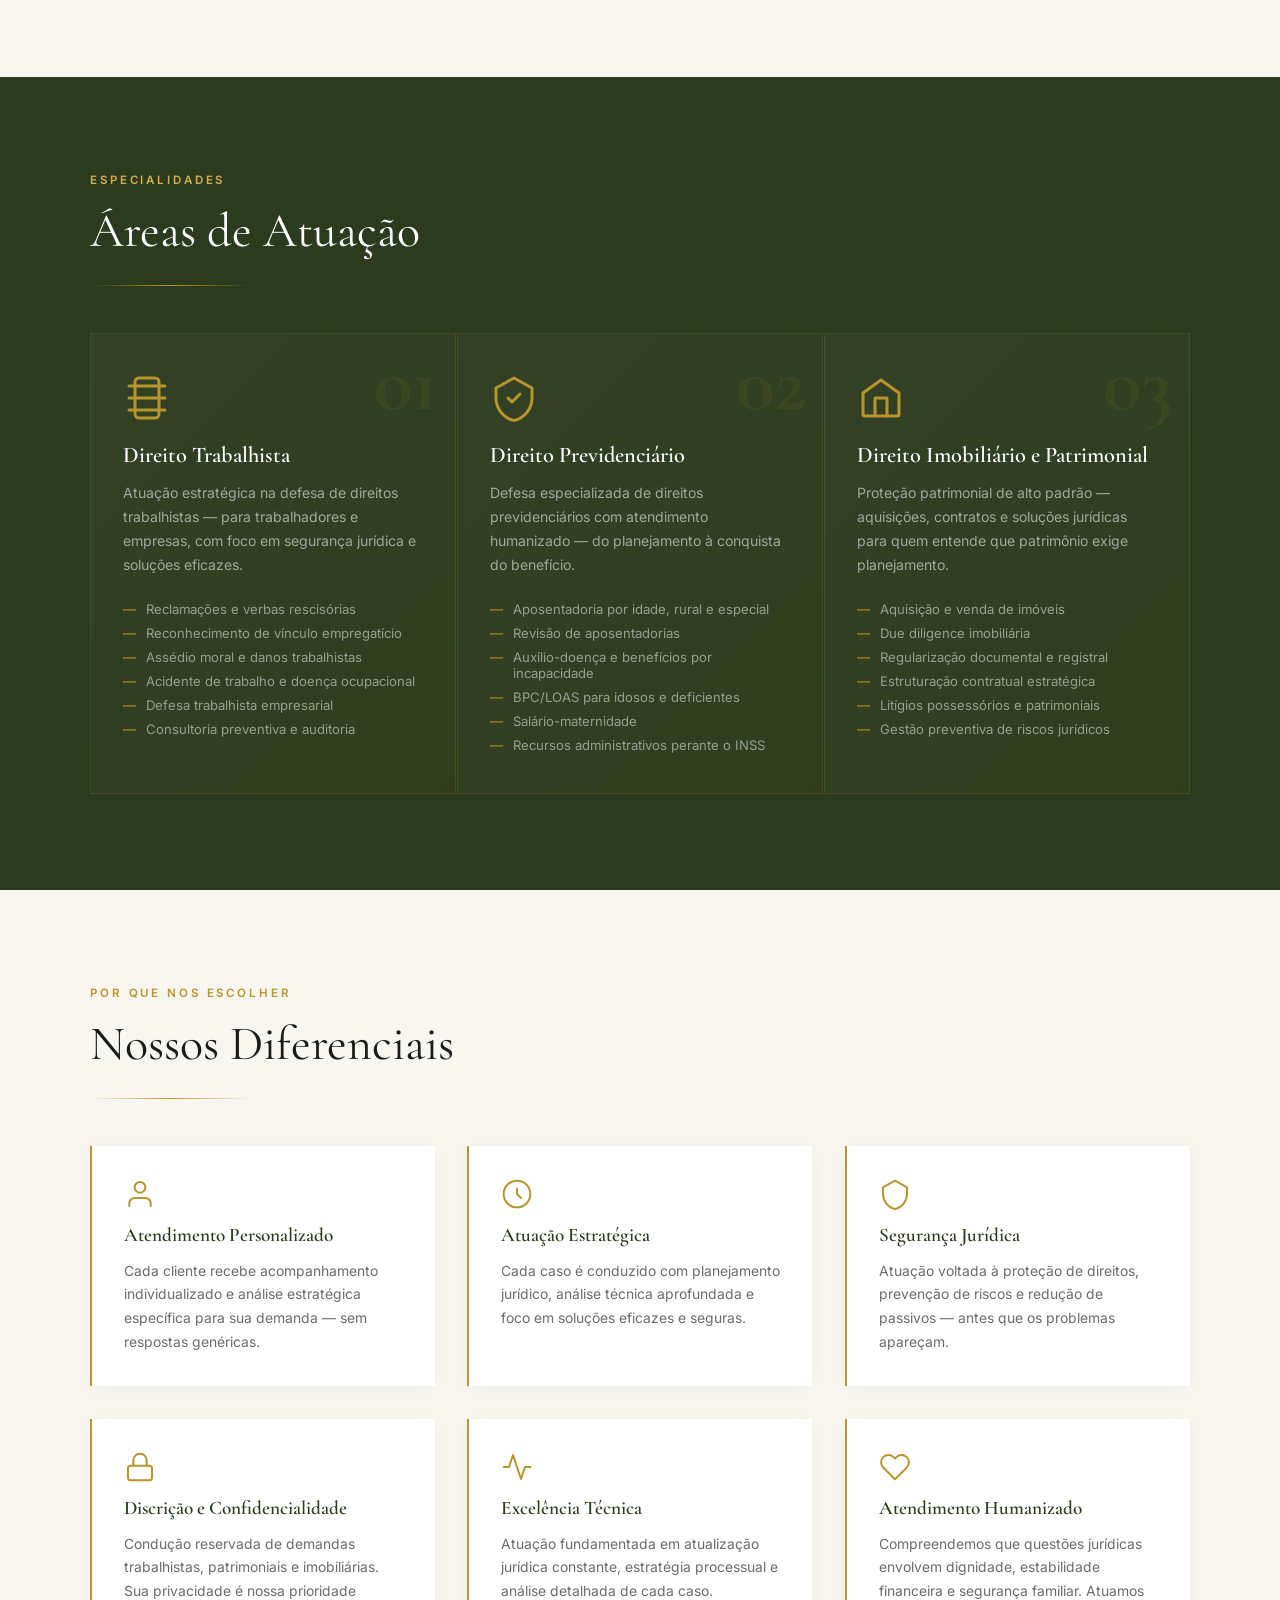
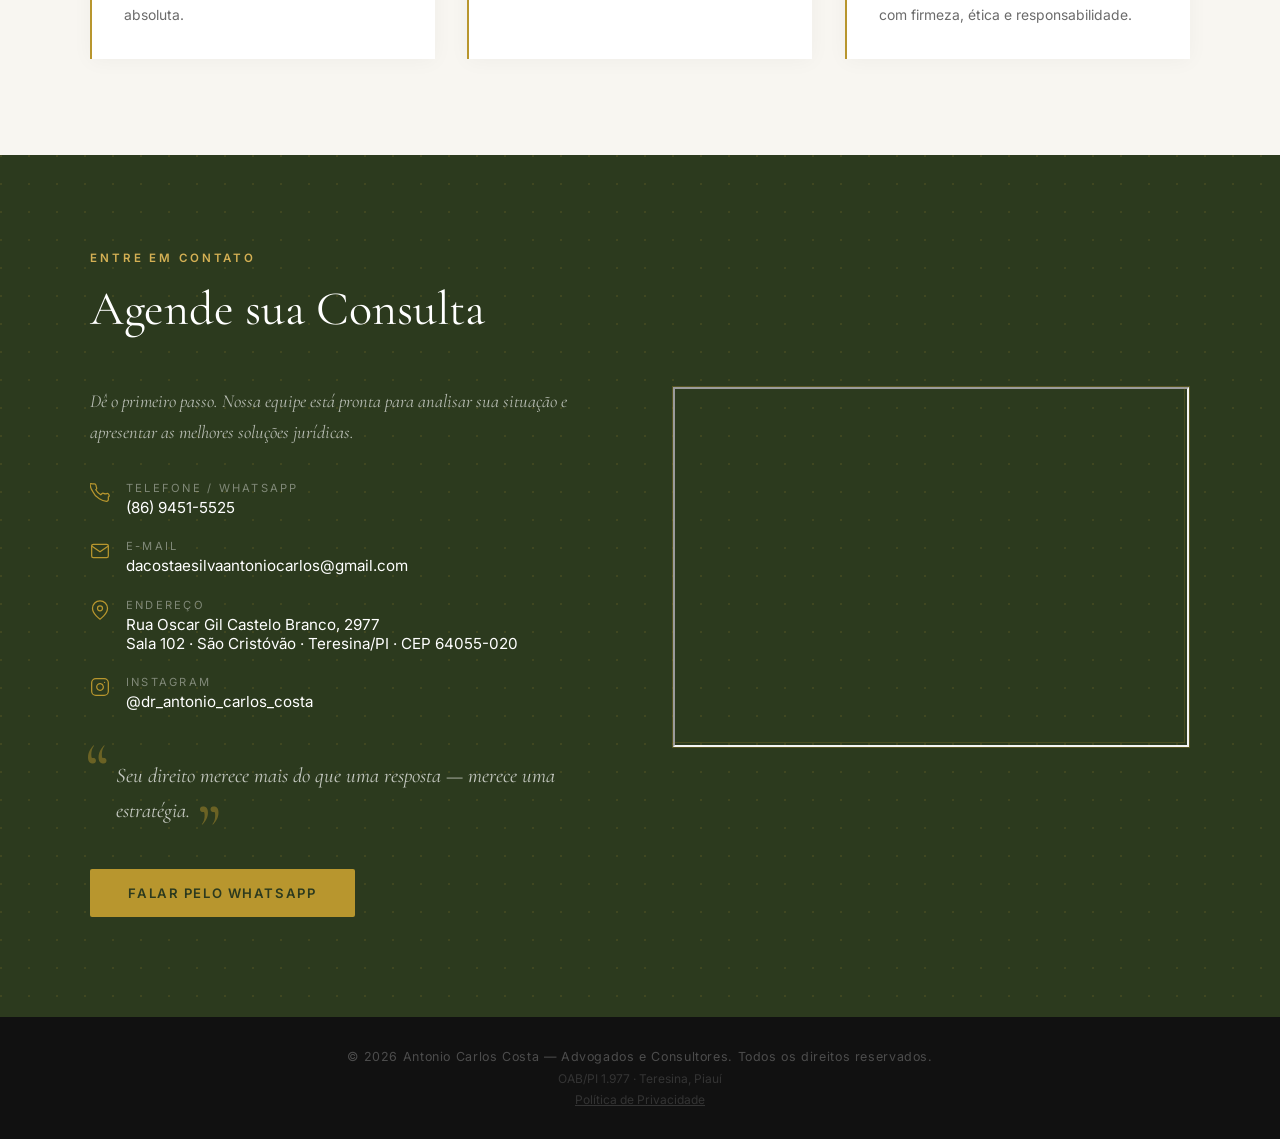
==== commit cda17267: "Adiciona política de privacidade e nova imagem de compartilhamento Co-Authored-By: Claude Sonnet 5.5" ====
--- a/index.html
+++ b/index.html
@@ -16,17 +16,18 @@
 <meta property="og:title" content="Antonio Carlos Costa — Advogados e Consultores">
 <meta property="og:description" content="Advocacia estratégica e especializada em Teresina/PI. Direito Trabalhista, Previdenciário e Imobiliário. OAB/PI 1.977.">
 <meta property="og:url" content="https://antoniocarlosadvocacia.com/">
-<meta property="og:image" content="https://antoniocarlosadvocacia.com/logo-transparente.png">
-<meta property="og:image:width" content="1024">
-<meta property="og:image:height" content="1536">
+<meta property="og:image" content="https://antoniocarlosadvocacia.com/og-image.png">
+<meta property="og:image:width" content="1200">
+<meta property="og:image:height" content="630">
+<meta property="og:image:alt" content="Antonio Carlos Costa — Advogados e Consultores">
 <meta property="og:locale" content="pt_BR">
 <meta property="og:site_name" content="Antonio Carlos Costa — Advogados e Consultores">
 
 <!-- Twitter Card -->
-<meta name="twitter:card" content="summary">
+<meta name="twitter:card" content="summary_large_image">
 <meta name="twitter:title" content="Antonio Carlos Costa — Advogados e Consultores">
 <meta name="twitter:description" content="Advocacia estratégica em Teresina/PI. Direito Trabalhista, Previdenciário e Imobiliário.">
-<meta name="twitter:image" content="https://antoniocarlosadvocacia.com/logo-transparente.png">
+<meta name="twitter:image" content="https://antoniocarlosadvocacia.com/og-image.png">
 
 <!-- Canonical -->
 <link rel="canonical" href="https://antoniocarlosadvocacia.com/">
@@ -300,6 +301,7 @@
 <footer>
   <p class="footer-text">© 2026 Antonio Carlos Costa — Advogados e Consultores. Todos os direitos reservados.</p>
   <p class="footer-oab">OAB/PI 1.977 · Teresina, Piauí</p>
+  <p class="footer-oab"><a href="/privacidade.html" style="color:inherit;text-decoration:underline">Política de Privacidade</a></p>
 </footer>
 
 <!-- WHATSAPP FLUTUANTE -->
@@ -314,7 +316,7 @@
 <div class="lgpd-banner" id="lgpdBanner" role="dialog" aria-label="Aviso de cookies e privacidade">
   <p class="lgpd-text">
     Este site utiliza cookies para melhorar sua experiência. Ao continuar navegando, você concorda com nossa
-    <a href="#" onclick="return false;">Política de Privacidade</a> em conformidade com a
+    <a href="/privacidade.html">Política de Privacidade</a> em conformidade com a
     <strong style="color:rgba(255,255,255,0.85)">Lei Geral de Proteção de Dados (LGPD — Lei nº 13.709/2018)</strong>.
   </p>
   <div class="lgpd-btns">
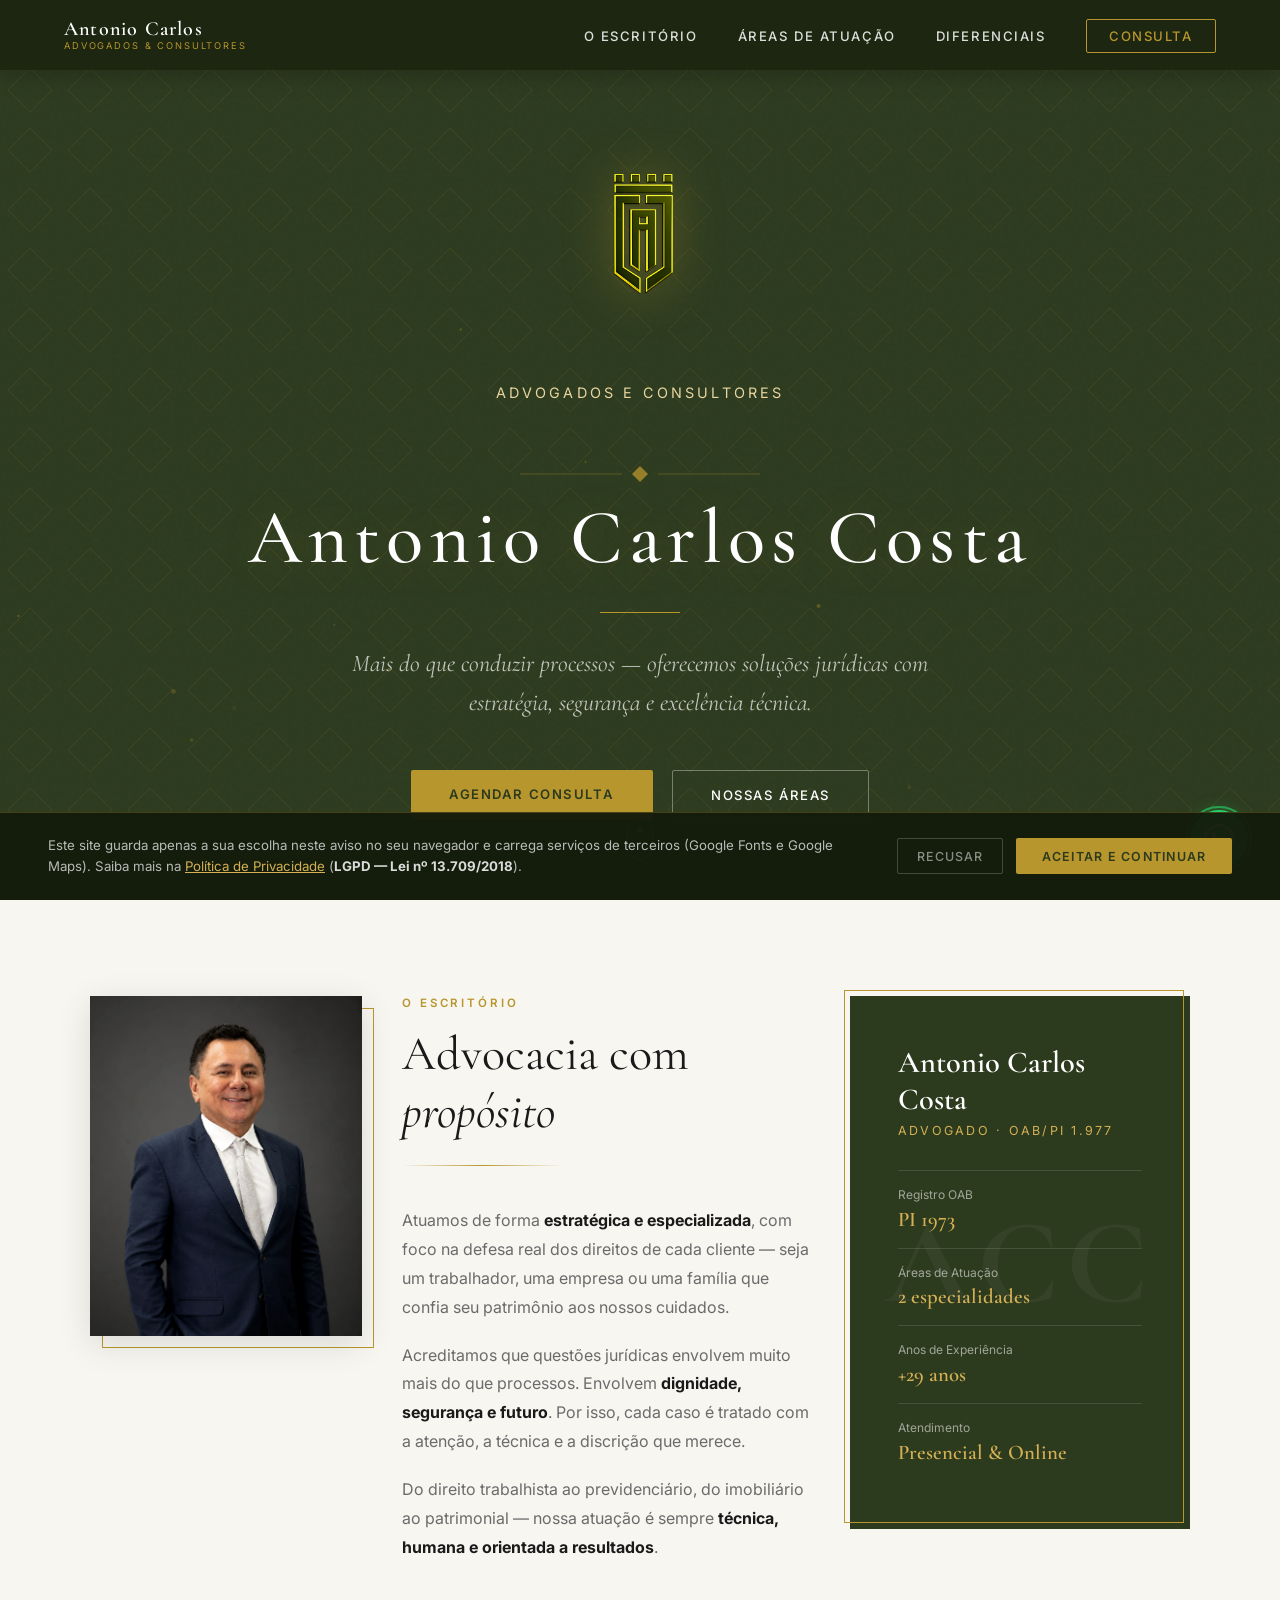
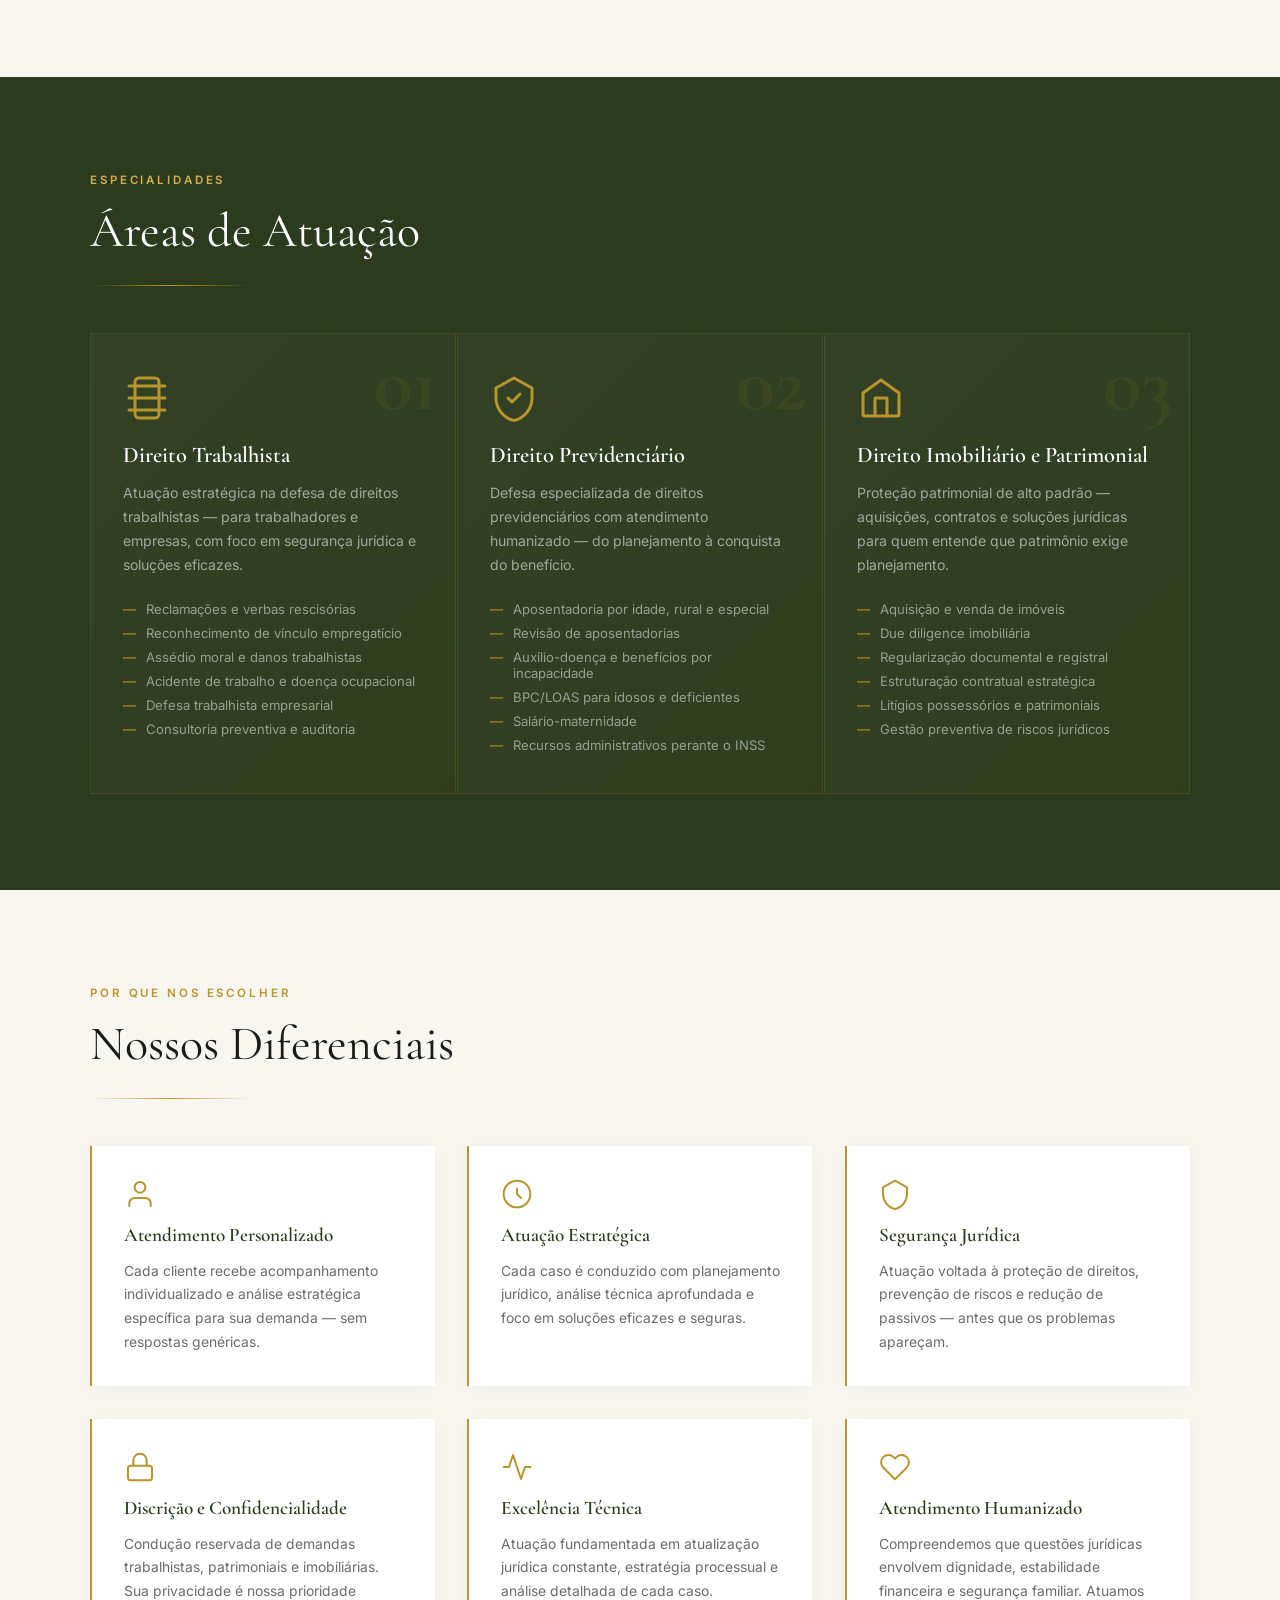
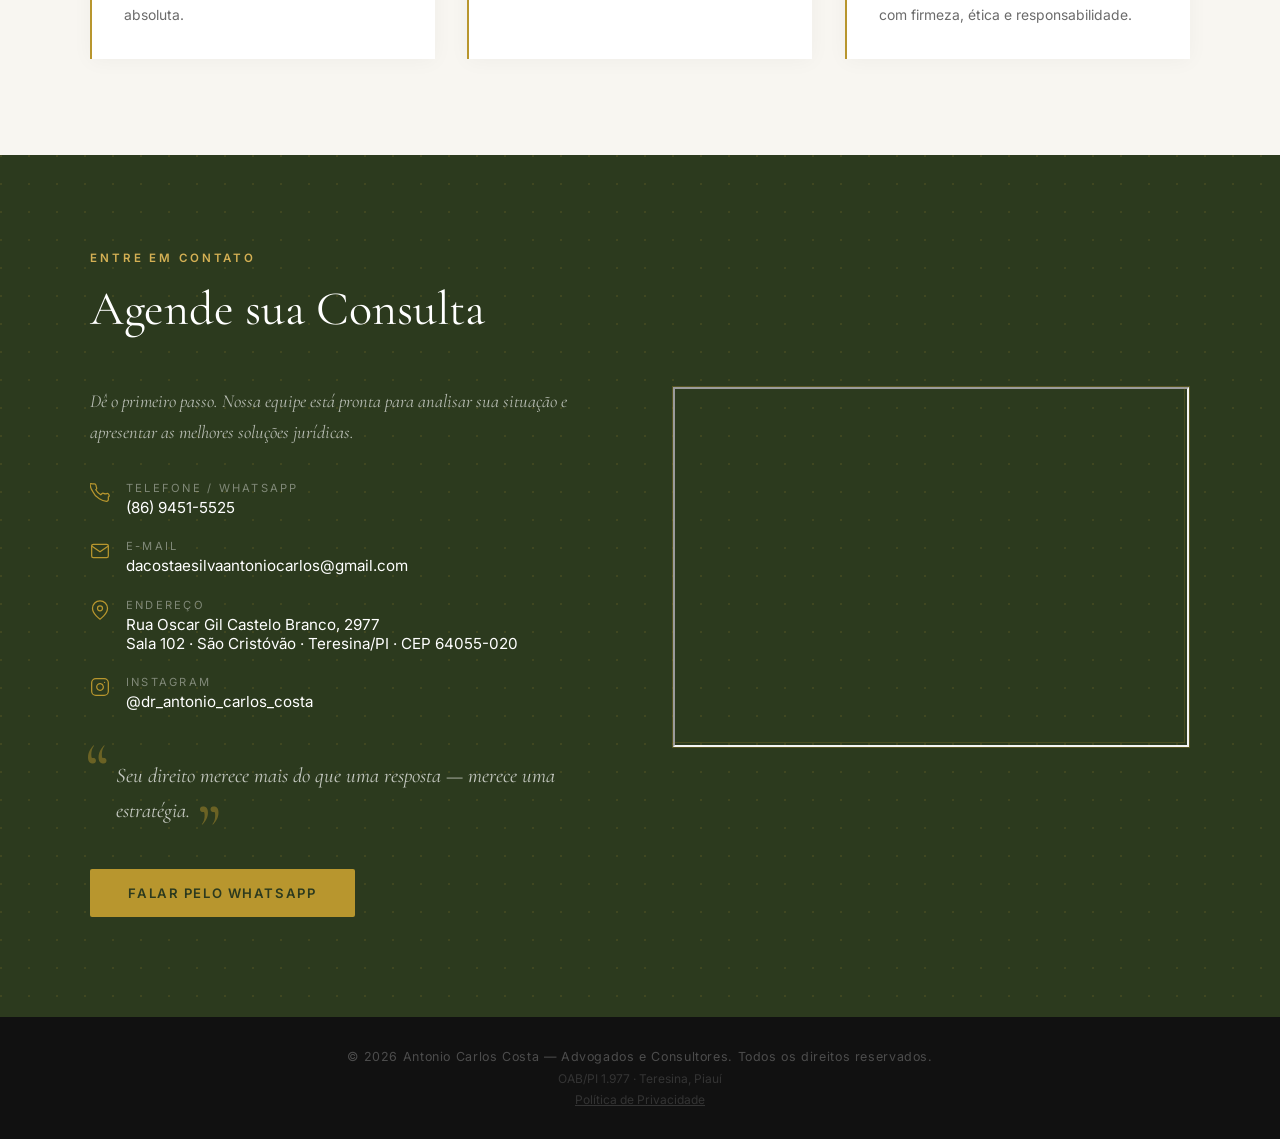
==== commit 6fe3bead: "Corrige texto do banner LGPD para refletir o que o site realmente faz Co-Authored-By: Claude Sonnet " ====
--- a/index.html
+++ b/index.html
@@ -313,11 +313,11 @@
 </a>
 
 <!-- LGPD BANNER -->
-<div class="lgpd-banner" id="lgpdBanner" role="dialog" aria-label="Aviso de cookies e privacidade">
+<div class="lgpd-banner" id="lgpdBanner" role="dialog" aria-label="Aviso de privacidade">
   <p class="lgpd-text">
-    Este site utiliza cookies para melhorar sua experiência. Ao continuar navegando, você concorda com nossa
-    <a href="/privacidade.html">Política de Privacidade</a> em conformidade com a
-    <strong style="color:rgba(255,255,255,0.85)">Lei Geral de Proteção de Dados (LGPD — Lei nº 13.709/2018)</strong>.
+    Este site guarda apenas a sua escolha neste aviso no seu navegador e carrega serviços de terceiros (Google Fonts e Google Maps). Saiba mais na
+    <a href="/privacidade.html">Política de Privacidade</a>
+    (<strong style="color:rgba(255,255,255,0.85)">LGPD — Lei nº 13.709/2018</strong>).
   </p>
   <div class="lgpd-btns">
     <button class="lgpd-reject" id="lgpdReject">Recusar</button>
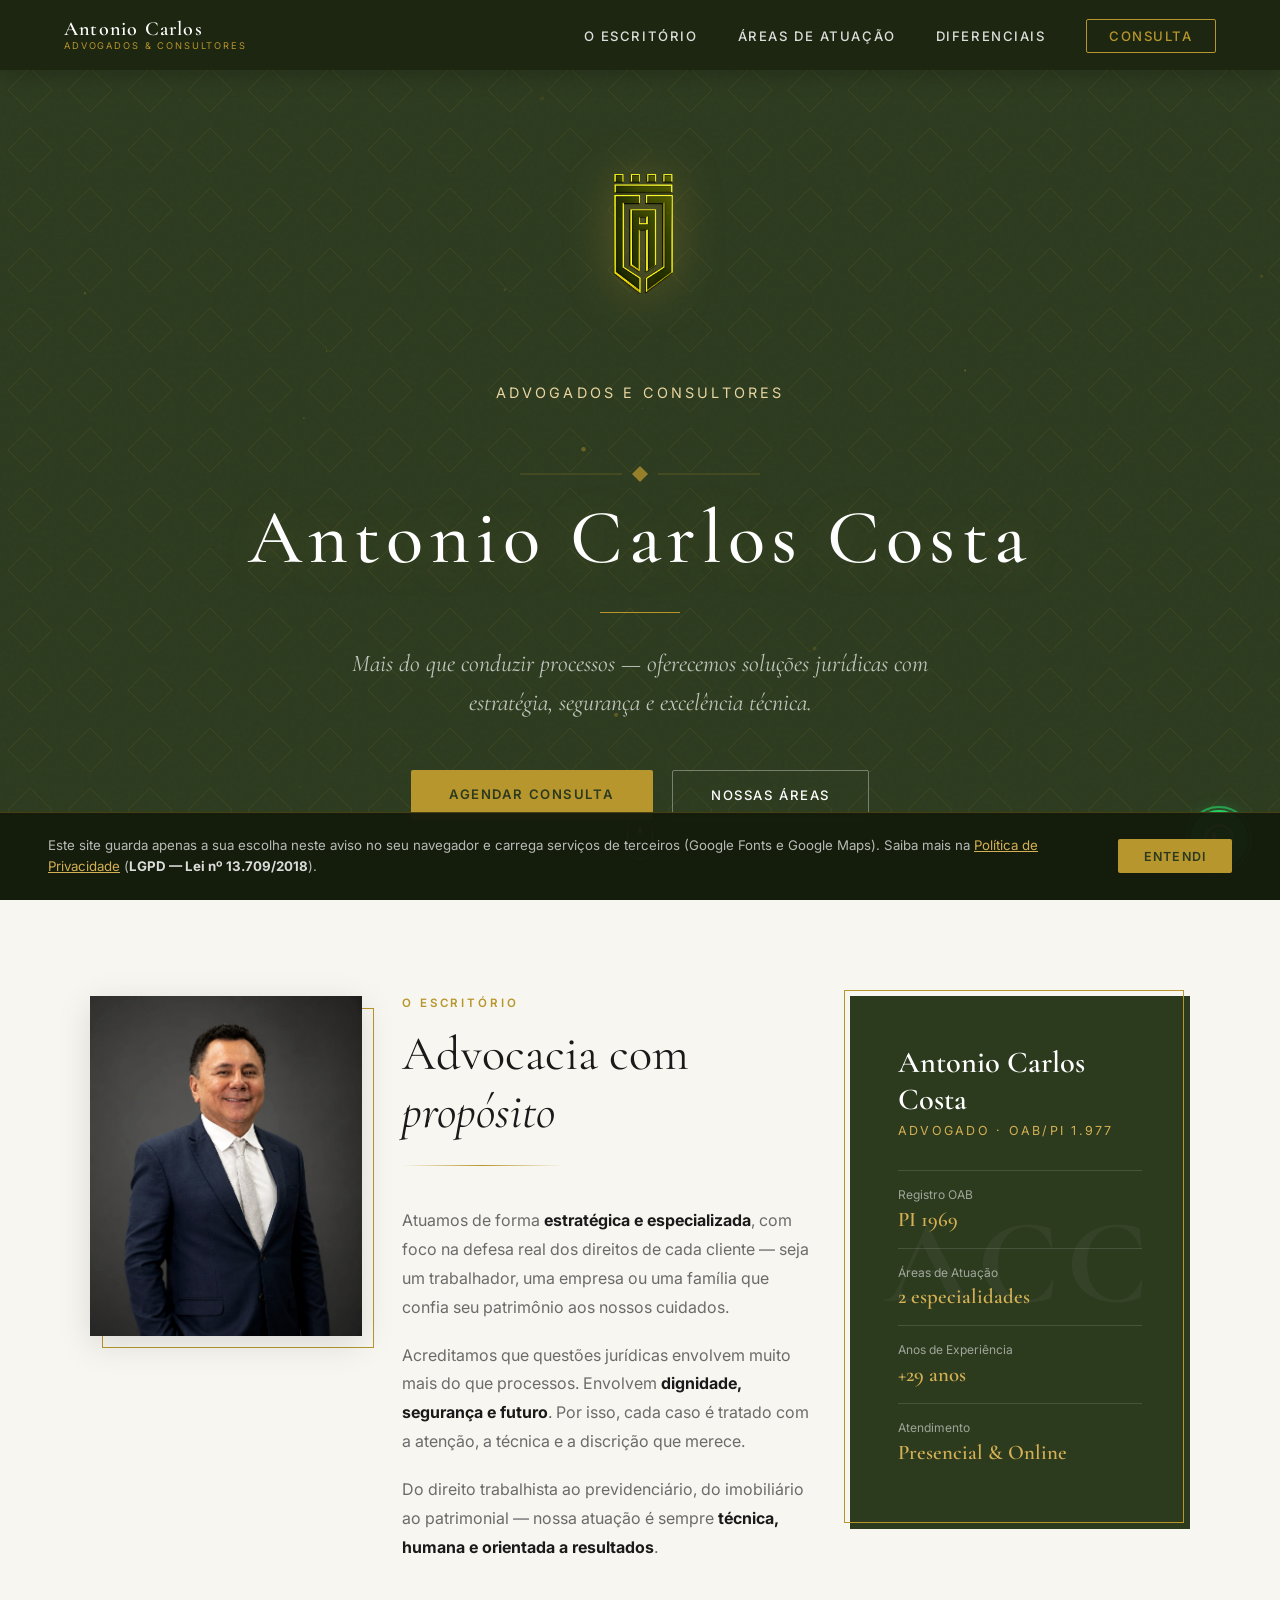
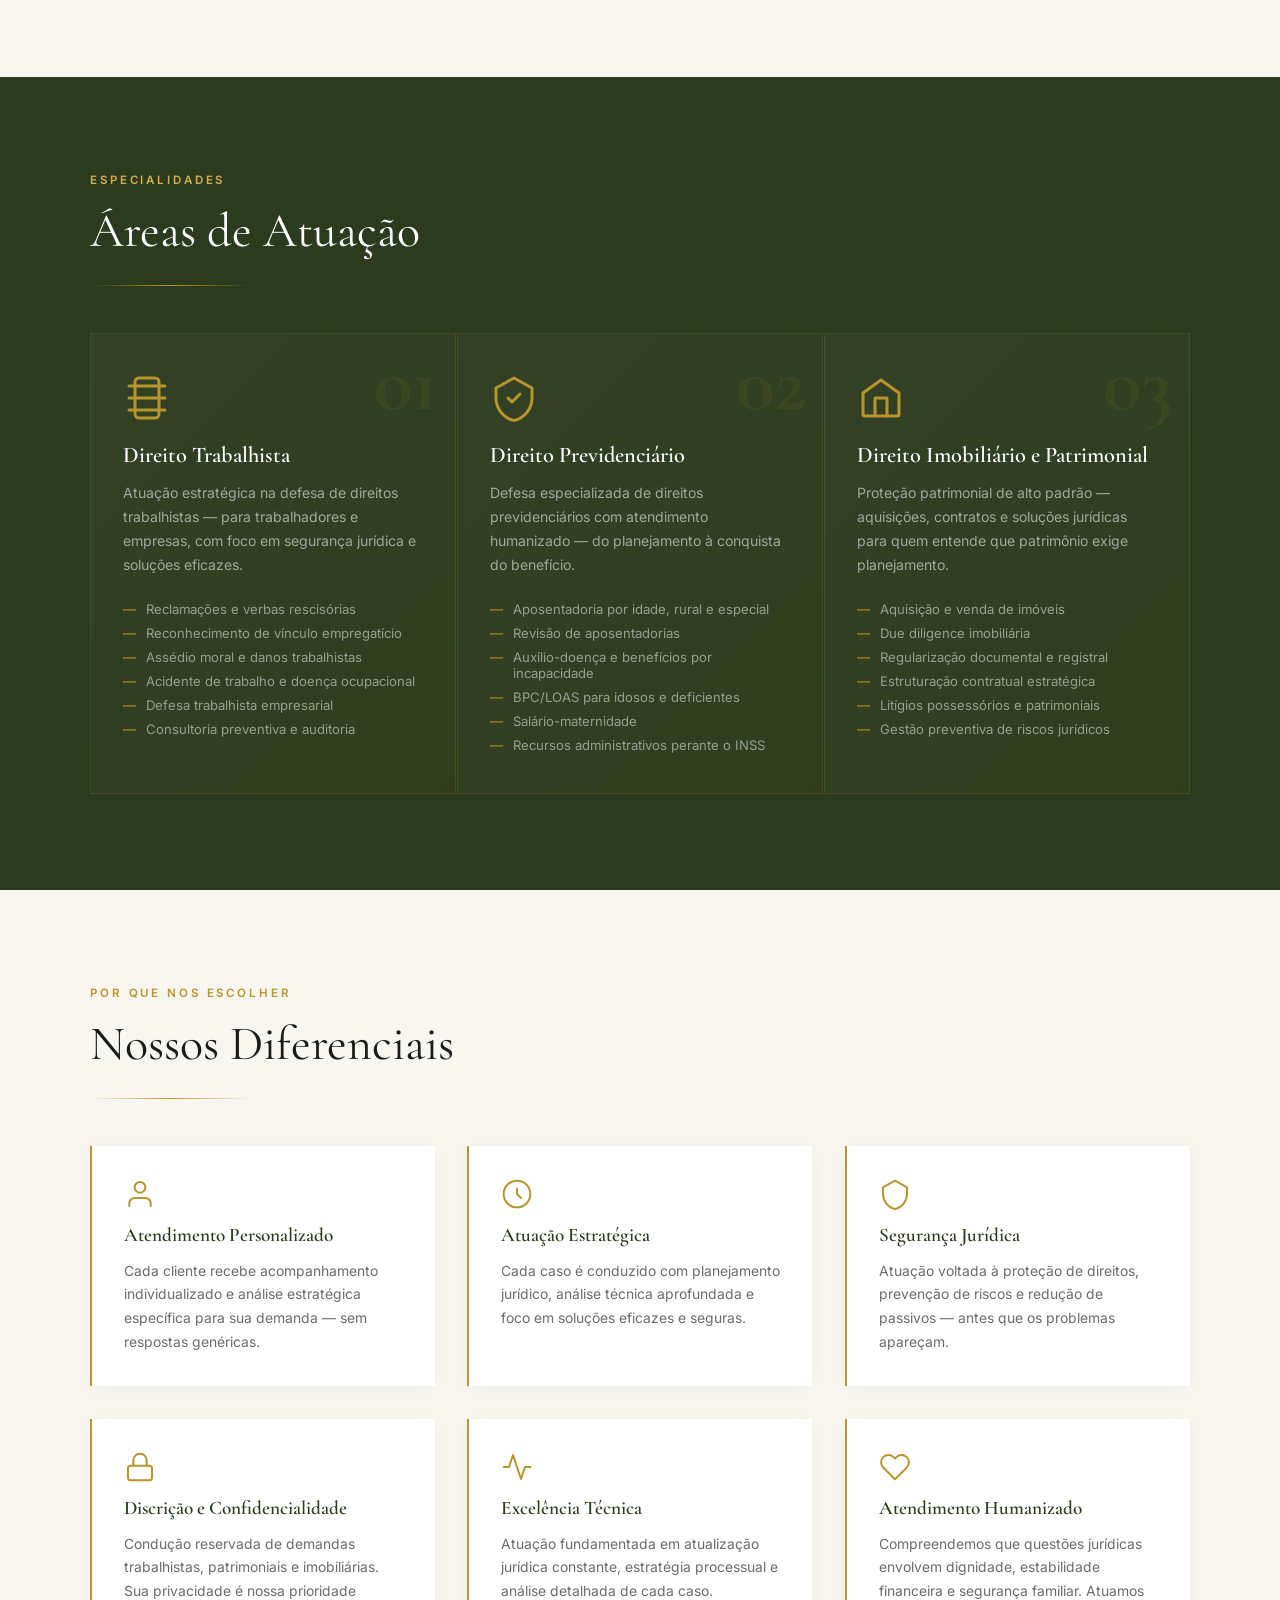
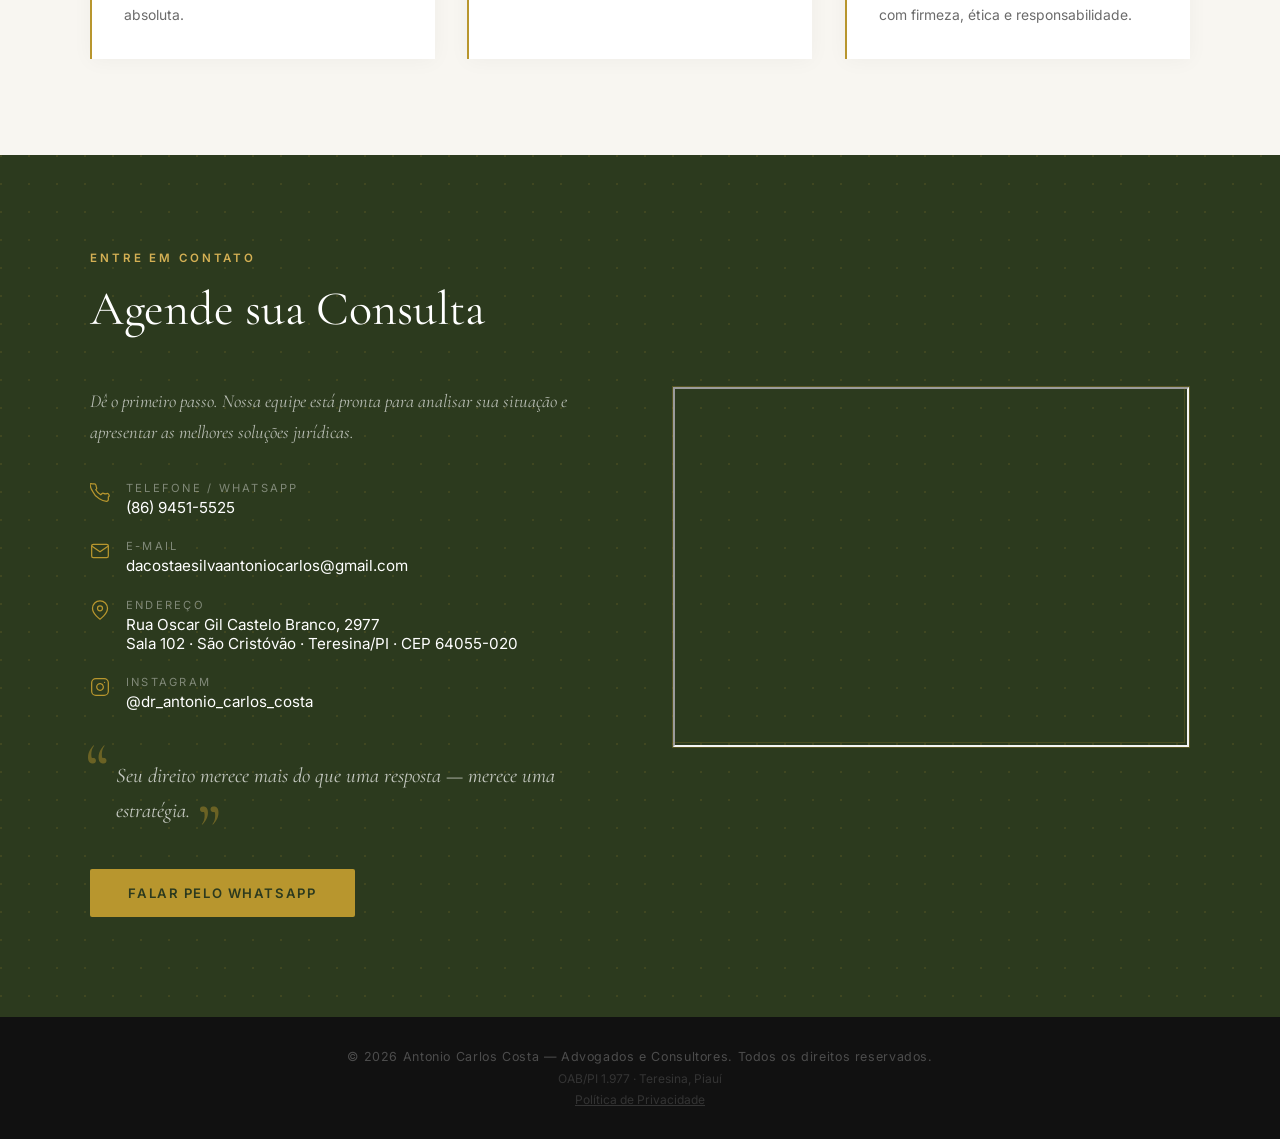
==== commit 65690428: "Simplifica banner LGPD para aviso informativo e atualiza README Co-Authored-By: Claude Sonnet 5.5 <n" ====
--- a/index.html
+++ b/index.html
@@ -320,8 +320,7 @@
     (<strong style="color:rgba(255,255,255,0.85)">LGPD — Lei nº 13.709/2018</strong>).
   </p>
   <div class="lgpd-btns">
-    <button class="lgpd-reject" id="lgpdReject">Recusar</button>
-    <button class="lgpd-accept" id="lgpdAccept">Aceitar e continuar</button>
+    <button class="lgpd-accept" id="lgpdAccept">Entendi</button>
   </div>
 </div>
 
--- a/style.css
+++ b/style.css
@@ -285,7 +285,7 @@
 .lgpd-banner.hidden { display: none; }
 .lgpd-text { font-size: 0.83rem; color: rgba(255,255,255,0.7); line-height: 1.6; flex: 1; min-width: 240px; }
 .lgpd-text a { color: var(--ouro-light); text-decoration: underline; }
-.lgpd-btns { display: flex; gap: 0.8rem; flex-shrink: 0; flex-wrap: wrap; }
+.lgpd-btns { display: flex; flex-shrink: 0; }
 .lgpd-accept {
   background: var(--ouro); color: var(--verde);
   border: none; padding: 0.6rem 1.6rem; font-size: 0.78rem; font-weight: 600;
@@ -293,14 +293,6 @@
   border-radius: 2px; font-family: 'Inter', sans-serif; transition: background 0.2s;
 }
 .lgpd-accept:hover { background: var(--ouro-light); }
-.lgpd-reject {
-  background: transparent; color: rgba(255,255,255,0.5);
-  border: 1px solid rgba(255,255,255,0.2); padding: 0.6rem 1.2rem;
-  font-size: 0.78rem; font-weight: 500; letter-spacing: 0.08em;
-  text-transform: uppercase; cursor: pointer; border-radius: 2px;
-  font-family: 'Inter', sans-serif; transition: border-color 0.2s, color 0.2s;
-}
-.lgpd-reject:hover { border-color: rgba(255,255,255,0.4); color: rgba(255,255,255,0.75); }
 
 /* ── FOOTER ── */
 footer { background: #111; padding: 2rem; text-align: center; }
@@ -328,7 +320,8 @@
   .areas-grid { grid-template-columns: 1fr; }
   .dif-grid { grid-template-columns: 1fr 1fr; }
   .contato-layout { grid-template-columns: 1fr; gap: 2.5rem; }
-  .lgpd-banner { padding: 1.2rem 1.5rem; }
+  .lgpd-banner { padding: 1.2rem 1.5rem; gap: 1rem; }
+  .lgpd-btns, .lgpd-accept { width: 100%; }
 }
 @media (max-width: 600px) {
   .dif-grid { grid-template-columns: 1fr; }
